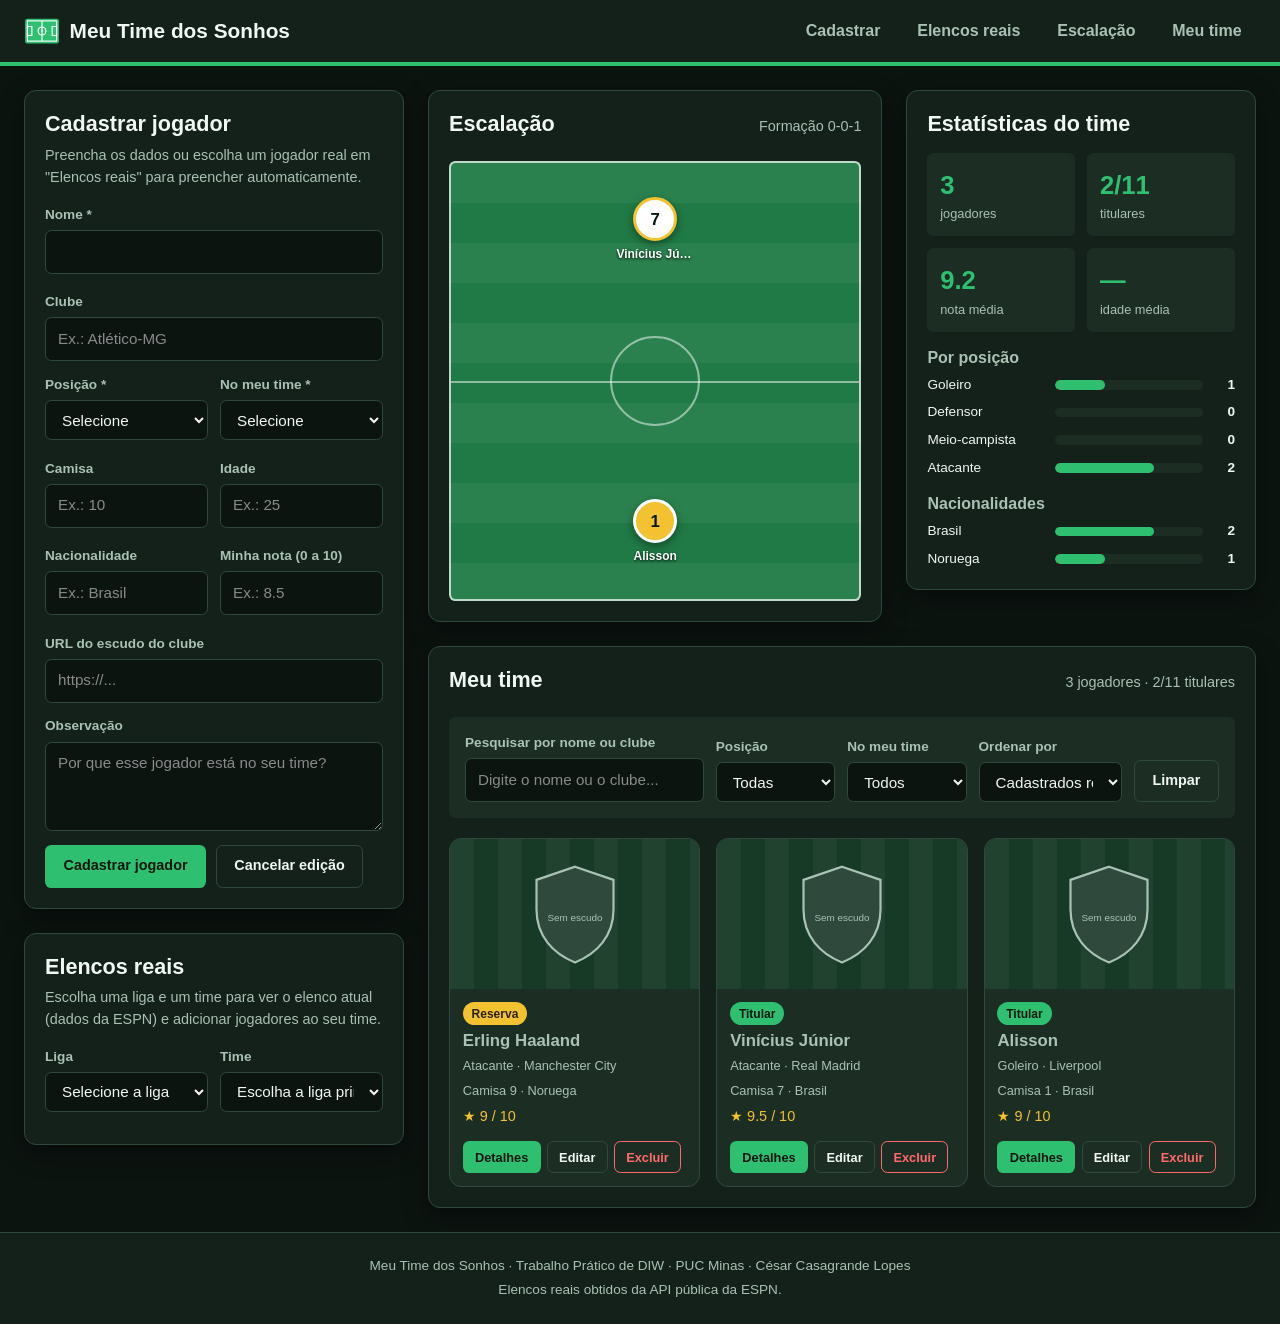
==== index.html @ c6f78b5d "feat: adiciona painel de estatísticas do time Co-Authored-By: Claude Opus 5.5 <noreply@anthropic.com" ====
<!DOCTYPE html>
<html lang="pt-BR">
<head>
    <meta charset="UTF-8">
    <meta name="viewport" content="width=device-width, initial-scale=1.0">
    <meta name="description" content="Meu Time dos Sonhos: monte e organize o seu time ideal de futebol.">
    <title>Meu Time dos Sonhos</title>
    <link rel="stylesheet" href="assets/css/style.css">
    <script src="assets/js/script.js" defer></script>
</head>
<body>
    <header class="cabecalho">
        <div class="cabecalho__conteudo">
            <h1 class="titulo-sistema">
                <a href="#" class="logo">
                    <img src="assets/img/logo.svg" alt="" width="36" height="36">
                    <span>Meu Time dos Sonhos</span>
                </a>
            </h1>
            <nav aria-label="Navegação principal">
                <ul class="menu">
                    <li><a href="#cadastro">Cadastrar</a></li>
                    <li><a href="#buscar-api">Elencos reais</a></li>
                    <li><a href="#escalacao">Escalação</a></li>
                    <li><a href="#lista">Meu time</a></li>
                </ul>
            </nav>
        </div>
    </header>

    <main class="layout">
        <!-- Coluna lateral: cadastro e busca na API -->
        <div class="layout__lateral">
            <section id="cadastro" class="painel" aria-labelledby="titulo-cadastro">
                <h2 id="titulo-cadastro">Cadastrar jogador</h2>
                <p class="painel__descricao">Preencha os dados ou escolha um jogador real em "Elencos reais" para preencher automaticamente.</p>

                <form id="form-jogador" class="formulario" novalidate>
                    <div class="campo">
                        <label for="nome">Nome *</label>
                        <input type="text" id="nome" name="nome" maxlength="80" required>
                        <small class="campo__erro" id="erro-nome"></small>
                    </div>

                    <div class="campo">
                        <label for="clube">Clube</label>
                        <input type="text" id="clube" name="clube" maxlength="60" placeholder="Ex.: Atlético-MG">
                    </div>

                    <div class="campo-grupo">
                        <div class="campo">
                            <label for="posicao">Posição *</label>
                            <select id="posicao" name="posicao" required>
                                <option value="">Selecione</option>
                                <option value="Goleiro">Goleiro</option>
                                <option value="Defensor">Defensor</option>
                                <option value="Meio-campista">Meio-campista</option>
                                <option value="Atacante">Atacante</option>
                            </select>
                            <small class="campo__erro" id="erro-posicao"></small>
                        </div>

                        <div class="campo">
                            <label for="situacao">No meu time *</label>
                            <select id="situacao" name="situacao" required>
                                <option value="">Selecione</option>
                                <option value="Titular">Titular</option>
                                <option value="Reserva">Reserva</option>
                                <option value="Observando">Observando</option>
                            </select>
                            <small class="campo__erro" id="erro-situacao"></small>
                        </div>
                    </div>

                    <div class="campo-grupo">
                        <div class="campo">
                            <label for="camisa">Camisa</label>
                            <input type="number" id="camisa" name="camisa" min="1" max="99" placeholder="Ex.: 10">
                            <small class="campo__erro" id="erro-camisa"></small>
                        </div>

                        <div class="campo">
                            <label for="idade">Idade</label>
                            <input type="number" id="idade" name="idade" min="15" max="50" placeholder="Ex.: 25">
                            <small class="campo__erro" id="erro-idade"></small>
                        </div>
                    </div>

                    <div class="campo-grupo">
                        <div class="campo">
                            <label for="nacionalidade">Nacionalidade</label>
                            <input type="text" id="nacionalidade" name="nacionalidade" maxlength="40" placeholder="Ex.: Brasil">
                        </div>

                        <div class="campo">
                            <label for="nota">Minha nota (0 a 10)</label>
                            <input type="number" id="nota" name="nota" min="0" max="10" step="0.5" placeholder="Ex.: 8.5">
                            <small class="campo__erro" id="erro-nota"></small>
                        </div>
                    </div>

                    <div class="campo">
                        <label for="imagem">URL do escudo do clube</label>
                        <input type="url" id="imagem" name="imagem" placeholder="https://...">
                    </div>

                    <div class="campo">
                        <label for="observacao">Observação</label>
                        <textarea id="observacao" name="observacao" rows="3" maxlength="500" placeholder="Por que esse jogador está no seu time?"></textarea>
                    </div>

                    <div class="formulario__acoes">
                        <button type="submit" id="btn-salvar" class="botao botao--primario">Cadastrar jogador</button>
                        <button type="button" id="btn-cancelar" class="botao botao--secundario" hidden>Cancelar edição</button>
                    </div>
                </form>

                <p id="mensagem" class="mensagem" role="status" aria-live="polite" title="Clique para fechar" hidden></p>
            </section>

            <section id="buscar-api" class="painel" aria-labelledby="titulo-api">
                <h2 id="titulo-api">Elencos reais</h2>
                <p class="painel__descricao">Escolha uma liga e um time para ver o elenco atual (dados da ESPN) e adicionar jogadores ao seu time.</p>

                <form id="form-api" class="busca-api">
                    <div class="campo">
                        <label for="liga">Liga</label>
                        <select id="liga" name="liga">
                            <option value="">Selecione a liga</option>
                            <option value="bra.1">Brasileirão Série A</option>
                            <option value="eng.1">Premier League (Inglaterra)</option>
                            <option value="esp.1">La Liga (Espanha)</option>
                            <option value="ita.1">Serie A (Itália)</option>
                            <option value="ger.1">Bundesliga (Alemanha)</option>
                            <option value="fra.1">Ligue 1 (França)</option>
                        </select>
                    </div>

                    <div class="campo">
                        <label for="time-api">Time</label>
                        <select id="time-api" name="time">
                            <option value="">Escolha a liga primeiro</option>
                        </select>
                    </div>
                </form>

                <p id="status-api" class="status-api" aria-live="polite"></p>
                <ul id="resultados-api" class="resultados-api"></ul>
            </section>
        </div>

        <!-- Coluna principal: escalação, estatísticas e listagem -->
        <div class="layout__principal">
            <div class="resumo-time">
                <section id="escalacao" class="painel" aria-labelledby="titulo-escalacao">
                    <div class="lista__topo">
                        <h2 id="titulo-escalacao">Escalação</h2>
                        <p id="formacao" class="contador"></p>
                    </div>

                    <!-- Os titulares são posicionados no campo pelo JavaScript -->
                    <div class="campo-futebol">
                        <div class="campo-futebol__linha" id="linha-atacante"></div>
                        <div class="campo-futebol__linha" id="linha-meio-campista"></div>
                        <div class="campo-futebol__linha" id="linha-defensor"></div>
                        <div class="campo-futebol__linha" id="linha-goleiro"></div>
                    </div>

                    <p id="escalacao-vazia" class="painel__descricao" hidden>Nenhum titular ainda. Cadastre jogadores como "Titular" para eles aparecerem no campo.</p>
                </section>

                <section id="estatisticas" class="painel" aria-labelledby="titulo-estatisticas">
                    <h2 id="titulo-estatisticas">Estatísticas do time</h2>

                    <ul class="numeros">
                        <li class="numero">
                            <span class="numero__valor" id="estat-total">0</span>
                            <span class="numero__rotulo">jogadores</span>
                        </li>
                        <li class="numero">
                            <span class="numero__valor" id="estat-titulares">0</span>
                            <span class="numero__rotulo">titulares</span>
                        </li>
                        <li class="numero">
                            <span class="numero__valor" id="estat-nota">—</span>
                            <span class="numero__rotulo">nota média</span>
                        </li>
                        <li class="numero">
                            <span class="numero__valor" id="estat-idade">—</span>
                            <span class="numero__rotulo">idade média</span>
                        </li>
                    </ul>

                    <h3>Por posição</h3>
                    <ul class="barras" id="estat-posicoes"></ul>

                    <h3>Nacionalidades</h3>
                    <ul class="barras" id="estat-paises"></ul>
                </section>
            </div>

            <section id="lista" class="painel painel--lista" aria-labelledby="titulo-lista">
                <div class="lista__topo">
                    <h2 id="titulo-lista">Meu time</h2>
                    <p id="contador" class="contador">0 jogadores</p>
                </div>

                <form id="form-filtros" class="filtros" role="search" aria-label="Pesquisar, filtrar e ordenar jogadores">
                    <div class="campo campo--pesquisa">
                        <label for="pesquisa">Pesquisar por nome ou clube</label>
                        <input type="search" id="pesquisa" name="pesquisa" placeholder="Digite o nome ou o clube...">
                    </div>

                    <div class="campo">
                        <label for="filtro-posicao">Posição</label>
                        <select id="filtro-posicao" name="filtroPosicao">
                            <option value="">Todas</option>
                            <option value="Goleiro">Goleiro</option>
                            <option value="Defensor">Defensor</option>
                            <option value="Meio-campista">Meio-campista</option>
                            <option value="Atacante">Atacante</option>
                        </select>
                    </div>

                    <div class="campo">
                        <label for="filtro-situacao">No meu time</label>
                        <select id="filtro-situacao" name="filtroSituacao">
                            <option value="">Todos</option>
                            <option value="Titular">Titular</option>
                            <option value="Reserva">Reserva</option>
                            <option value="Observando">Observando</option>
                        </select>
                    </div>

                    <div class="campo">
                        <label for="ordenacao">Ordenar por</label>
                        <select id="ordenacao" name="ordenacao">
                            <option value="recentes">Cadastrados recentemente</option>
                            <option value="nome-az">Nome (A–Z)</option>
                            <option value="nome-za">Nome (Z–A)</option>
                            <option value="nota">Maior nota</option>
                            <option value="mais-novo">Mais novo</option>
                            <option value="mais-velho">Mais velho</option>
                        </select>
                    </div>

                    <button type="button" id="btn-limpar-filtros" class="botao botao--secundario">Limpar</button>
                </form>

                <ul id="lista-jogadores" class="cards">
                    <!-- Os cards são gerados dinamicamente pelo JavaScript -->
                </ul>

                <p id="lista-vazia" class="lista-vazia" hidden>Nenhum jogador encontrado.</p>
            </section>
        </div>
    </main>

    <!-- Detalhes de um jogador (aparece por cima da página) -->
    <div id="modal-detalhes" class="modal" hidden>
        <article class="detalhe" role="dialog" aria-modal="true" aria-labelledby="detalhe-nome">
            <button type="button" class="modal__fechar" id="btn-fechar-modal" aria-label="Fechar detalhes">&times;</button>
            <img id="detalhe-imagem" class="detalhe__imagem" src="assets/img/sem-escudo.svg" alt="">
            <div class="detalhe__info">
                <h2 id="detalhe-nome">Nome</h2>
                <p id="detalhe-sub" class="detalhe__sub"></p>
                <dl class="detalhe__dados">
                    <dt>No meu time</dt><dd id="detalhe-situacao"></dd>
                    <dt>Clube</dt><dd id="detalhe-clube"></dd>
                    <dt>Posição</dt><dd id="detalhe-posicao"></dd>
                    <dt>Camisa</dt><dd id="detalhe-camisa"></dd>
                    <dt>Idade</dt><dd id="detalhe-idade"></dd>
                    <dt>Nacionalidade</dt><dd id="detalhe-nacionalidade"></dd>
                    <dt>Minha nota</dt><dd id="detalhe-nota"></dd>
                </dl>
                <h3>Observação</h3>
                <p id="detalhe-observacao"></p>
                <div class="detalhe__acoes">
                    <button type="button" class="botao botao--primario" id="detalhe-editar">Editar</button>
                    <button type="button" class="botao botao--perigo" id="detalhe-excluir">Excluir</button>
                </div>
            </div>
        </article>
    </div>

    <footer class="rodape">
        <p>Meu Time dos Sonhos &middot; Trabalho Prático de DIW &middot; PUC Minas &middot; César Casagrande Lopes</p>
        <p>Elencos reais obtidos da API pública da ESPN.</p>
    </footer>
</body>
</html>
---- assets/css/style.css ----
/* ==========================================================
   Meu Time dos Sonhos — folha de estilos
   ========================================================== */

/* ---------- Identidade visual (variáveis) ---------- */
:root {
    --cor-fundo: #0c1410;
    --cor-superficie: #14211a;
    --cor-superficie-2: #1c2d24;
    --cor-borda: #2f4a3c;
    --cor-texto: #f1f7f3;
    --cor-texto-suave: #a9c2b4;
    --cor-primaria: #2fbf71;
    --cor-primaria-hover: #4fd98c;
    --cor-texto-botao: #06170d;
    --cor-destaque: #f2c230;
    --cor-sucesso: #4fd98c;
    --cor-erro: #ff6b6b;
    --cor-foco: #f2c230;

    --raio: 0.75rem;
    --raio-pequeno: 0.4rem;
    --sombra: 0 0.5rem 1.5rem rgba(0, 0, 0, 0.45);
    --fonte: "Segoe UI", Roboto, "Helvetica Neue", Arial, sans-serif;
}

/* ---------- Reset básico e Box Model ---------- */
*,
*::before,
*::after {
    box-sizing: border-box;
}

body {
    margin: 0;
    min-height: 100vh;
    display: flex;
    flex-direction: column;
    font-family: var(--fonte);
    font-size: 1rem;
    line-height: 1.5;
    color: var(--cor-texto);
    background-color: var(--cor-fundo);
}

img {
    max-width: 100%;
    display: block;
}

h1, h2, h3 {
    margin: 0 0 0.5rem;
    line-height: 1.2;
}

h2 { font-size: 1.35rem; }
h3 { font-size: 1rem; color: var(--cor-texto-suave); margin-top: 1rem; }

a {
    color: var(--cor-destaque);
}

a:hover {
    color: var(--cor-texto);
}

/* Foco visível para navegação por teclado */
a:focus-visible,
button:focus-visible,
input:focus-visible,
select:focus-visible,
textarea:focus-visible {
    outline: 3px solid var(--cor-foco);
    outline-offset: 2px;
}

.visualmente-oculto {
    position: absolute;
    width: 1px;
    height: 1px;
    overflow: hidden;
    clip: rect(0 0 0 0);
    white-space: nowrap;
}

/* ---------- Cabeçalho e navegação (Flexbox) ---------- */
.cabecalho {
    position: sticky;
    top: 0;
    z-index: 10;
    background-color: var(--cor-superficie);
    border-bottom: 4px solid var(--cor-primaria);
}

.cabecalho__conteudo {
    max-width: 1280px;
    margin: 0 auto;
    padding: 0.75rem 1.5rem;
    display: flex;
    align-items: center;
    justify-content: space-between;
    gap: 1rem;
}

.titulo-sistema {
    margin: 0;
    font-size: inherit;
}

.logo {
    display: flex;
    align-items: center;
    gap: 0.6rem;
    font-size: 1.3rem;
    font-weight: 700;
    color: var(--cor-texto);
    text-decoration: none;
}

.menu {
    list-style: none;
    margin: 0;
    padding: 0;
    display: flex;
    gap: 0.5rem;
}

.menu a {
    display: block;
    padding: 0.45rem 0.9rem;
    border-radius: var(--raio-pequeno);
    color: var(--cor-texto-suave);
    text-decoration: none;
    font-weight: 600;
    transition: background-color 0.2s, color 0.2s;
}

.menu a:hover {
    background-color: var(--cor-superficie-2);
    color: var(--cor-texto);
}

/* ---------- Layout principal (CSS Grid) ---------- */
.layout {
    flex: 1;
    width: 100%;
    max-width: 1280px;
    margin: 0 auto;
    padding: 1.5rem;
    display: grid;
    grid-template-columns: 380px 1fr;
    gap: 1.5rem;
    align-items: start;
}

.layout__lateral,
.layout__principal {
    display: flex;
    flex-direction: column;
    gap: 1.5rem;
}

.painel {
    background-color: var(--cor-superficie);
    border: 1px solid var(--cor-borda);
    border-radius: var(--raio);
    padding: 1.25rem;
    box-shadow: var(--sombra);
    scroll-margin-top: 5rem;
}

.painel__descricao {
    margin: 0 0 1rem;
    color: var(--cor-texto-suave);
    font-size: 0.9rem;
}

/* ---------- Escalação e estatísticas (Grid) ---------- */
.resumo-time {
    display: grid;
    grid-template-columns: 1.3fr 1fr;
    gap: 1.5rem;
    align-items: start;
}

/* ---------- Campo de futebol ---------- */
.campo-futebol {
    position: relative;
    min-height: 440px;
    margin-top: 1rem;
    padding: 1rem 0.5rem;
    display: flex;
    flex-direction: column;
    justify-content: space-around;
    border: 2px solid rgba(255, 255, 255, 0.7);
    border-radius: var(--raio-pequeno);
    /* faixas do gramado */
    background-color: #1f7a45;
    background-image: repeating-linear-gradient(
        180deg,
        rgba(255, 255, 255, 0.05) 0 40px,
        transparent 40px 80px
    );
    overflow: hidden;
}

/* linha do meio-campo */
.campo-futebol::before {
    content: "";
    position: absolute;
    left: 0;
    right: 0;
    top: 50%;
    border-top: 2px solid rgba(255, 255, 255, 0.5);
}

/* círculo central */
.campo-futebol::after {
    content: "";
    position: absolute;
    left: 50%;
    top: 50%;
    width: 90px;
    height: 90px;
    transform: translate(-50%, -50%);
    border: 2px solid rgba(255, 255, 255, 0.5);
    border-radius: 50%;
}

.campo-futebol__linha {
    position: relative;
    z-index: 1;
    min-height: 70px;
    display: flex;
    justify-content: space-evenly;
    align-items: center;
    flex-wrap: wrap;
    gap: 0.5rem;
}

.jogador-campo {
    width: 84px;
    display: flex;
    flex-direction: column;
    align-items: center;
    gap: 0.25rem;
    padding: 0.2rem;
    font: inherit;
    color: #fff;
    background: transparent;
    border: none;
    border-radius: var(--raio-pequeno);
    cursor: pointer;
    transition: transform 0.15s;
}

.jogador-campo:hover {
    transform: scale(1.08);
}

.jogador-campo__numero {
    width: 44px;
    height: 44px;
    display: flex;
    align-items: center;
    justify-content: center;
    font-weight: 800;
    font-size: 1.05rem;
    color: var(--cor-texto-botao);
    background-color: #fff;
    border: 3px solid var(--cor-destaque);
    border-radius: 50%;
    box-shadow: 0 0.2rem 0.5rem rgba(0, 0, 0, 0.4);
}

.jogador-campo--goleiro .jogador-campo__numero {
    background-color: var(--cor-destaque);
    border-color: #fff;
}

.jogador-campo__nome {
    max-width: 100%;
    overflow: hidden;
    white-space: nowrap;
    text-overflow: ellipsis;
    font-size: 0.75rem;
    font-weight: 700;
    text-shadow: 0 1px 3px rgba(0, 0, 0, 0.9);
}

/* ---------- Estatísticas ---------- */
.numeros {
    list-style: none;
    margin: 1rem 0;
    padding: 0;
    display: grid;
    grid-template-columns: repeat(2, 1fr);
    gap: 0.75rem;
}

.numero {
    padding: 0.8rem;
    display: flex;
    flex-direction: column;
    background-color: var(--cor-superficie-2);
    border-radius: var(--raio-pequeno);
}

.numero__valor {
    font-size: 1.6rem;
    font-weight: 800;
    color: var(--cor-primaria);
}

.numero__rotulo {
    font-size: 0.8rem;
    color: var(--cor-texto-suave);
}

.barras {
    list-style: none;
    margin: 0.5rem 0 0;
    padding: 0;
    display: flex;
    flex-direction: column;
    gap: 0.45rem;
}

.barra {
    display: grid;
    grid-template-columns: 7.5rem 1fr 1.5rem;
    align-items: center;
    gap: 0.5rem;
    font-size: 0.85rem;
}

.barra__trilho {
    height: 0.6rem;
    background-color: var(--cor-superficie-2);
    border-radius: 999px;
    overflow: hidden;
}

.barra__preenchimento {
    display: block;
    height: 100%;
    background-color: var(--cor-primaria);
    border-radius: 999px;
}

.barra__valor {
    text-align: right;
    font-weight: 700;
}

/* ---------- Formulários ---------- */
.formulario {
    display: flex;
    flex-direction: column;
    gap: 0.85rem;
}

.campo {
    display: flex;
    flex-direction: column;
    gap: 0.3rem;
    min-width: 0;
}

.campo-grupo {
    display: grid;
    grid-template-columns: 1fr 1fr;
    gap: 0.75rem;
}

label {
    font-size: 0.85rem;
    font-weight: 600;
    color: var(--cor-texto-suave);
}

input,
select,
textarea {
    width: 100%;
    padding: 0.6rem 0.75rem;
    font: inherit;
    font-size: 0.95rem;
    color: var(--cor-texto);
    background-color: var(--cor-fundo);
    border: 1px solid var(--cor-borda);
    border-radius: var(--raio-pequeno);
    transition: border-color 0.2s;
}

textarea {
    resize: vertical;
}

input:hover,
select:hover,
textarea:hover {
    border-color: var(--cor-primaria);
}

input::placeholder,
textarea::placeholder {
    color: #8a8a8a;
}

/* Campo com erro de validação (classe adicionada pelo JS) */
.campo--invalido input,
.campo--invalido select {
    border-color: var(--cor-erro);
}

.campo__erro {
    min-height: 1em;
    font-size: 0.8rem;
    color: var(--cor-erro);
}

.campo__erro:empty {
    min-height: 0;
}

.formulario__acoes {
    display: flex;
    flex-wrap: wrap;
    gap: 0.6rem;
}

/* ---------- Botões ---------- */
.botao {
    display: inline-block;
    text-align: center;
    text-decoration: none;
    padding: 0.6rem 1.1rem;
    font: inherit;
    font-weight: 600;
    font-size: 0.9rem;
    border: 1px solid transparent;
    border-radius: var(--raio-pequeno);
    cursor: pointer;
    transition: background-color 0.2s, border-color 0.2s, transform 0.1s;
}

.botao:active {
    transform: translateY(1px);
}

.botao:disabled {
    opacity: 0.6;
    cursor: not-allowed;
}

.botao--primario {
    background-color: var(--cor-primaria);
    color: var(--cor-texto-botao);
}

.botao--primario:hover {
    background-color: var(--cor-primaria-hover);
}

.botao--secundario {
    background-color: transparent;
    color: var(--cor-texto);
    border-color: var(--cor-borda);
}

.botao--secundario:hover {
    background-color: var(--cor-superficie-2);
}

.botao--perigo {
    background-color: transparent;
    color: var(--cor-erro);
    border-color: var(--cor-erro);
}

.botao--perigo:hover {
    background-color: var(--cor-erro);
    color: var(--cor-texto-botao);
}

.botao--pequeno {
    padding: 0.35rem 0.7rem;
    font-size: 0.8rem;
}

/* ---------- Mensagens de feedback ---------- */
.mensagem {
    cursor: pointer;
    position: fixed;
    right: 1.5rem;
    bottom: 1.5rem;
    z-index: 20;
    max-width: min(420px, calc(100vw - 2rem));
    margin: 0;
    padding: 0.8rem 1rem;
    box-shadow: var(--sombra);
    background-color: var(--cor-superficie);
    border-radius: var(--raio-pequeno);
    font-weight: 600;
    font-size: 0.9rem;
}

.mensagem--sucesso {
    background-image: linear-gradient(rgba(61, 220, 151, 0.15), rgba(61, 220, 151, 0.15));
    border: 1px solid var(--cor-sucesso);
    color: var(--cor-sucesso);
}

.mensagem--erro {
    background-image: linear-gradient(rgba(255, 107, 129, 0.15), rgba(255, 107, 129, 0.15));
    border: 1px solid var(--cor-erro);
    color: var(--cor-erro);
}

/* ---------- Busca na API ---------- */
.busca-api {
    display: grid;
    grid-template-columns: 1fr 1fr;
    gap: 0.75rem;
}

.status-api {
    margin: 0.75rem 0 0;
    font-size: 0.85rem;
    color: var(--cor-texto-suave);
}

.status-api:empty {
    display: none;
}

.resultados-api {
    list-style: none;
    margin: 0.75rem 0 0;
    padding: 0;
    display: flex;
    flex-direction: column;
    gap: 0.6rem;
    max-height: 420px;
    overflow-y: auto;
}

.resultado {
    display: flex;
    align-items: center;
    gap: 0.75rem;
    padding: 0.5rem;
    background-color: var(--cor-superficie-2);
    border: 1px solid transparent;
    border-radius: var(--raio-pequeno);
}

.resultado:hover {
    border-color: var(--cor-primaria);
}

.resultado__bandeira {
    width: 36px;
    height: 24px;
    object-fit: cover;
    border-radius: 0.2rem;
    flex-shrink: 0;
}

.resultado__aviso {
    font-size: 0.8rem;
    font-weight: 700;
    color: var(--cor-primaria);
}

.resultado__info {
    flex: 1;
    min-width: 0;
}

.resultado__titulo {
    margin: 0;
    font-weight: 700;
    font-size: 0.95rem;
}

.resultado__sub {
    margin: 0;
    font-size: 0.8rem;
    color: var(--cor-texto-suave);
}

/* ---------- Listagem ---------- */
.lista__topo {
    display: flex;
    align-items: baseline;
    justify-content: space-between;
    gap: 1rem;
}

.contador {
    margin: 0;
    color: var(--cor-texto-suave);
    font-size: 0.9rem;
}

.filtros {
    margin: 1rem 0 1.25rem;
    padding: 1rem;
    background-color: var(--cor-superficie-2);
    border-radius: var(--raio-pequeno);
    display: grid;
    grid-template-columns: 2fr 1fr 1fr 1.2fr auto;
    gap: 0.75rem;
    align-items: end;
}

.cards {
    list-style: none;
    margin: 0;
    padding: 0;
    display: grid;
    grid-template-columns: repeat(auto-fill, minmax(200px, 1fr));
    gap: 1rem;
}

.card {
    display: flex;
    flex-direction: column;
    background-color: var(--cor-superficie-2);
    border: 1px solid var(--cor-borda);
    border-radius: var(--raio);
    overflow: hidden;
    transition: transform 0.2s, border-color 0.2s;
}

.card:hover {
    transform: translateY(-3px);
    border-color: var(--cor-primaria);
}

.card__imagem {
    width: 100%;
    height: 150px;
    padding: 1.25rem;
    object-fit: contain;
    /* "gramado" atrás do escudo */
    background-color: #173a27;
    background-image: repeating-linear-gradient(90deg, rgba(255, 255, 255, 0.04) 0 24px, transparent 24px 48px);
}

.card__corpo {
    flex: 1;
    display: flex;
    flex-direction: column;
    gap: 0.35rem;
    padding: 0.8rem;
}

.card__nome {
    margin: 0;
    font-size: 1.05rem;
}

.card__sub {
    margin: 0;
    font-size: 0.8rem;
    color: var(--cor-texto-suave);
}

.card__nota {
    margin: 0;
    color: var(--cor-destaque);
    font-size: 0.9rem;
}

.card__acoes {
    margin-top: auto;
    padding-top: 0.5rem;
    display: flex;
    flex-wrap: wrap;
    gap: 0.4rem;
}

/* Etiquetas de status */
.etiqueta {
    align-self: flex-start;
    padding: 0.15rem 0.55rem;
    border-radius: 999px;
    font-size: 0.75rem;
    font-weight: 700;
    background-color: var(--cor-borda);
    color: var(--cor-texto);
}

.etiqueta--titular { background-color: var(--cor-primaria); color: var(--cor-texto-botao); }
.etiqueta--reserva { background-color: var(--cor-destaque); color: #2b2100; }
.etiqueta--observando { background-color: #5b6b63; color: #fff; }

.lista-vazia {
    padding: 2rem;
    text-align: center;
    color: var(--cor-texto-suave);
    border: 2px dashed var(--cor-borda);
    border-radius: var(--raio);
}

/* ---------- Modal de detalhes ---------- */
.modal {
    position: fixed;
    inset: 0;
    z-index: 30;
    display: flex;
    align-items: center;
    justify-content: center;
    padding: 1rem;
    background-color: rgba(0, 0, 0, 0.75);
}

/* o display: flex acima anularia o atributo hidden */
.modal[hidden] {
    display: none;
}

.detalhe {
    position: relative;
    width: min(760px, 100%);
    max-height: 90vh;
    overflow-y: auto;
    background-color: var(--cor-superficie);
    border: 1px solid var(--cor-borda);
    border-radius: var(--raio);
    box-shadow: var(--sombra);
    display: grid;
    grid-template-columns: 220px 1fr;
    gap: 1.25rem;
    padding: 1.5rem;
}

.detalhe__imagem {
    width: 100%;
    aspect-ratio: 1 / 1;
    padding: 1.5rem;
    object-fit: contain;
    background-color: #173a27;
    border-radius: var(--raio-pequeno);
}

.detalhe__sub {
    margin: 0 0 1rem;
    color: var(--cor-texto-suave);
}

.detalhe__dados {
    margin: 0;
    display: grid;
    grid-template-columns: auto 1fr;
    gap: 0.35rem 1rem;
    font-size: 0.9rem;
}

.detalhe__dados dt {
    font-weight: 700;
    color: var(--cor-texto-suave);
}

.detalhe__dados dd {
    margin: 0;
}

.detalhe__acoes {
    margin-top: 1.25rem;
    display: flex;
    gap: 0.6rem;
}

.modal__fechar {
    display: flex;
    align-items: center;
    justify-content: center;
    text-decoration: none;
    position: absolute;
    top: 0.6rem;
    right: 0.8rem;
    width: 2.2rem;
    height: 2.2rem;
    font-size: 1.6rem;
    line-height: 1;
    color: var(--cor-texto);
    background: transparent;
    border: none;
    border-radius: 50%;
    cursor: pointer;
}

.modal__fechar:hover {
    background-color: var(--cor-superficie-2);
}

/* ---------- Rodapé ---------- */
.rodape {
    padding: 1.25rem;
    text-align: center;
    font-size: 0.85rem;
    color: var(--cor-texto-suave);
    background-color: var(--cor-superficie);
    border-top: 1px solid var(--cor-borda);
}

.rodape p {
    margin: 0.2rem 0;
}

/* ==========================================================
   Responsividade (Media Queries)
   ========================================================== */

/* Telas médias: escalação e estatísticas uma embaixo da outra */
@media (max-width: 1200px) {
    .resumo-time {
        grid-template-columns: 1fr;
    }
}

/* Tablets e notebooks pequenos */
@media (max-width: 960px) {
    .layout {
        grid-template-columns: 1fr;
    }

    .filtros {
        grid-template-columns: 1fr 1fr;
    }

    .campo--pesquisa {
        grid-column: 1 / -1;
    }
}

/* Celulares */
@media (max-width: 600px) {
    .cabecalho__conteudo {
        flex-direction: column;
        align-items: flex-start;
        padding: 0.75rem 1rem;
    }

    .menu {
        width: 100%;
        flex-wrap: wrap;
    }

    .menu a {
        padding: 0.4rem 0.6rem;
        font-size: 0.9rem;
        white-space: nowrap;
    }

    .layout {
        padding: 1rem;
        gap: 1rem;
    }

    .painel {
        padding: 1rem;
    }

    .campo-grupo,
    .filtros,
    .busca-api {
        grid-template-columns: 1fr;
    }

    .campo-futebol {
        min-height: 380px;
    }

    .jogador-campo {
        width: 64px;
    }

    .jogador-campo__numero {
        width: 36px;
        height: 36px;
        font-size: 0.9rem;
    }

    .cards {
        grid-template-columns: repeat(auto-fill, minmax(140px, 1fr));
        gap: 0.75rem;
    }

    .detalhe {
        grid-template-columns: 1fr;
        padding: 1.25rem;
    }

    .detalhe__imagem {
        max-width: 180px;
    }

    .mensagem {
        right: 1rem;
        left: 1rem;
        bottom: 1rem;
    }
}
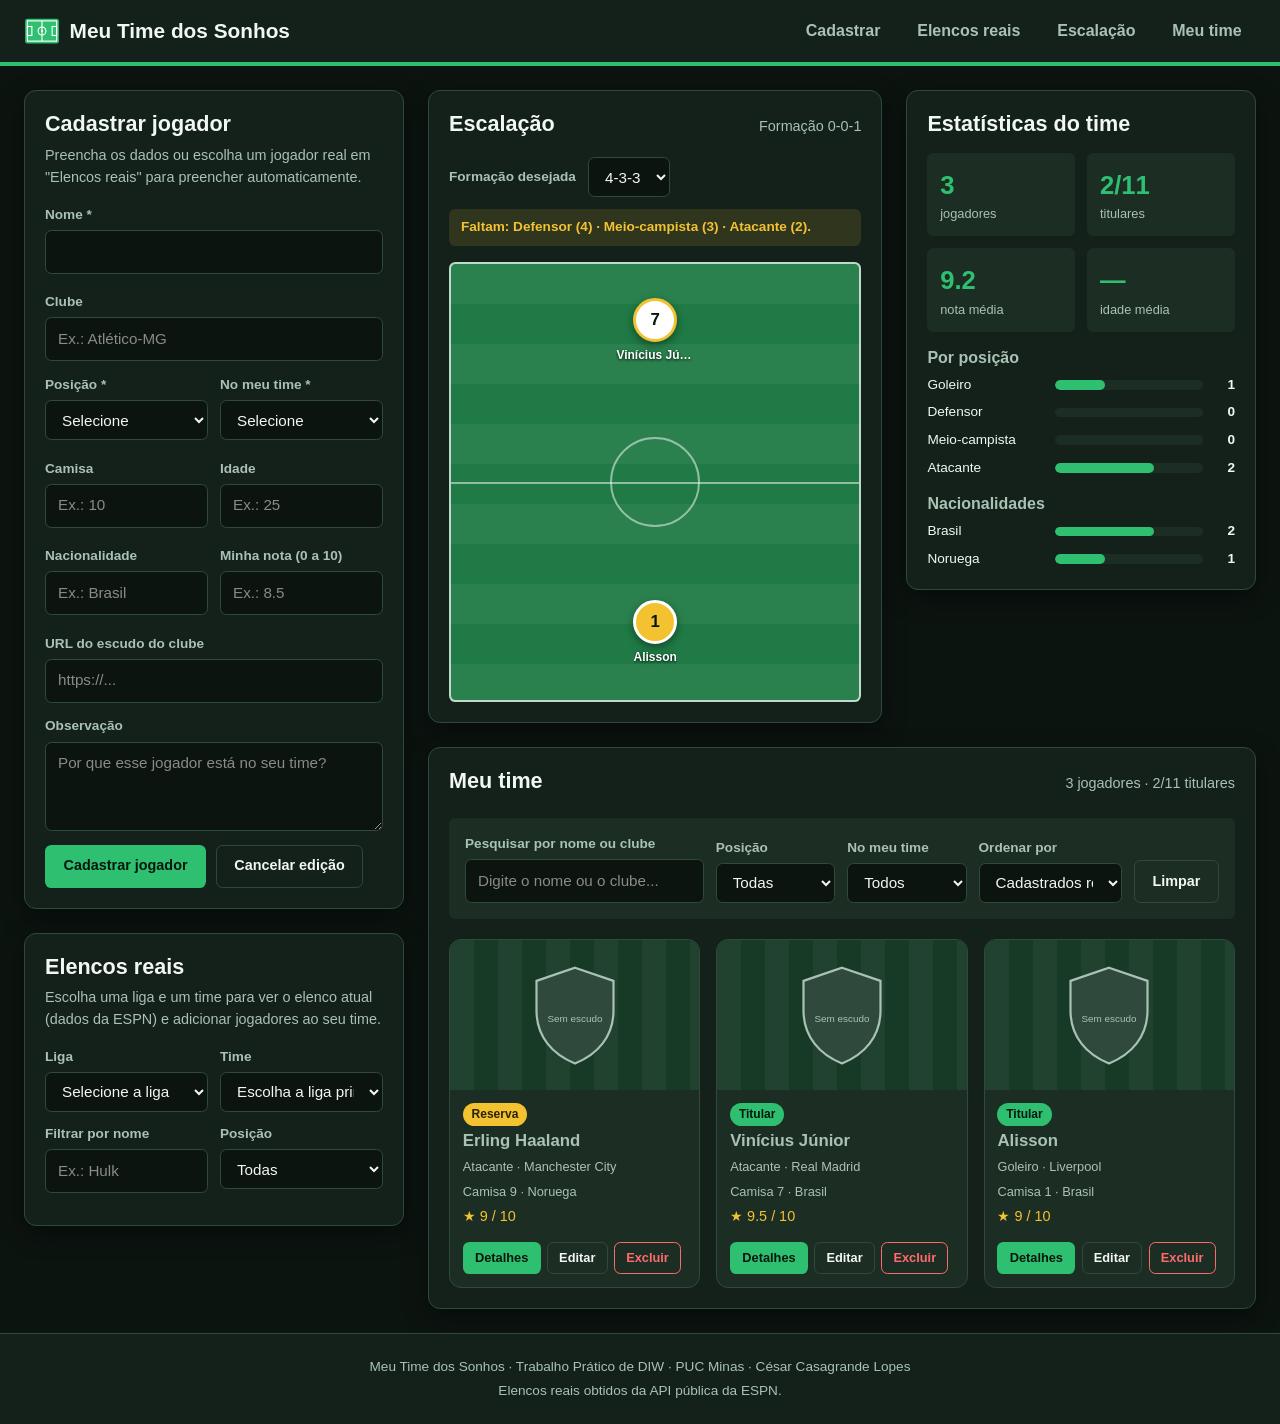
==== commit f35bbdb0: "merge: integra feature/proximos-jogos na main Co-Authored-By: Claude Opus 5.5 <noreply@anthropic.com" ====
--- a/index.html
+++ b/index.html
@@ -144,8 +144,57 @@
                     </div>
                 </form>
 
+                <form id="form-filtro-elenco" class="filtro-elenco" role="search" aria-label="Filtrar elenco real">
+                    <div class="campo">
+                        <label for="pesquisa-elenco">Filtrar por nome</label>
+                        <input type="search" id="pesquisa-elenco" name="pesquisaElenco" placeholder="Ex.: Hulk">
+                    </div>
+
+                    <div class="campo">
+                        <label for="posicao-elenco">Posição</label>
+                        <select id="posicao-elenco" name="posicaoElenco">
+                            <option value="">Todas</option>
+                            <option value="Goleiro">Goleiro</option>
+                            <option value="Defensor">Defensor</option>
+                            <option value="Meio-campista">Meio-campista</option>
+                            <option value="Atacante">Atacante</option>
+                        </select>
+                    </div>
+                </form>
+
                 <p id="status-api" class="status-api" aria-live="polite"></p>
+
+                <div id="proximos-jogos" class="proximos-jogos" hidden>
+                    <h3>Próximos jogos</h3>
+                    <ul id="lista-jogos" class="lista-jogos"></ul>
+                </div>
+
                 <ul id="resultados-api" class="resultados-api"></ul>
+            </section>
+
+            <section id="classificacao" class="painel" aria-labelledby="titulo-classificacao" hidden>
+                <h2 id="titulo-classificacao">Classificação</h2>
+                <p class="painel__descricao">Tabela da liga escolhida. Os times destacados têm jogadores no seu time.</p>
+
+                <div class="tabela-rolagem">
+                    <table class="tabela">
+                        <thead>
+                            <tr>
+                                <th scope="col">#</th>
+                                <th scope="col">Time</th>
+                                <th scope="col" title="Pontos">P</th>
+                                <th scope="col" title="Jogos">J</th>
+                                <th scope="col" title="Vitórias">V</th>
+                                <th scope="col" title="Empates">E</th>
+                                <th scope="col" title="Derrotas">D</th>
+                                <th scope="col" title="Saldo de gols">SG</th>
+                            </tr>
+                        </thead>
+                        <tbody id="tabela-classificacao">
+                            <!-- Linhas geradas pelo JavaScript -->
+                        </tbody>
+                    </table>
+                </div>
             </section>
         </div>
 
@@ -157,6 +206,19 @@
                         <h2 id="titulo-escalacao">Escalação</h2>
                         <p id="formacao" class="contador"></p>
                     </div>
+
+                    <div class="formacao-escolha">
+                        <label for="formacao-desejada">Formação desejada</label>
+                        <select id="formacao-desejada" name="formacaoDesejada">
+                            <option value="4-3-3">4-3-3</option>
+                            <option value="4-4-2">4-4-2</option>
+                            <option value="3-5-2">3-5-2</option>
+                            <option value="5-3-2">5-3-2</option>
+                            <option value="4-5-1">4-5-1</option>
+                        </select>
+                    </div>
+
+                    <p id="formacao-status" class="formacao-status" aria-live="polite"></p>
 
                     <!-- Os titulares são posicionados no campo pelo JavaScript -->
                     <div class="campo-futebol">
--- a/assets/css/style.css
+++ b/assets/css/style.css
@@ -353,6 +353,119 @@
     font-weight: 700;
 }
 
+/* ---------- Formação desejada ---------- */
+.formacao-escolha {
+    margin-top: 0.75rem;
+    display: flex;
+    align-items: center;
+    gap: 0.75rem;
+}
+
+.formacao-escolha select {
+    width: auto;
+}
+
+.formacao-status {
+    margin: 0.75rem 0 0;
+    padding: 0.5rem 0.75rem;
+    font-size: 0.85rem;
+    font-weight: 600;
+    border-radius: var(--raio-pequeno);
+}
+
+.formacao-status:empty {
+    display: none;
+}
+
+.formacao-status--ok {
+    color: var(--cor-sucesso);
+    background-color: rgba(79, 217, 140, 0.12);
+}
+
+.formacao-status--alerta {
+    color: var(--cor-destaque);
+    background-color: rgba(242, 194, 48, 0.12);
+}
+
+/* ---------- Tabelas (classificação e comparação) ---------- */
+.tabela-rolagem {
+    overflow-x: auto;
+}
+
+.tabela {
+    width: 100%;
+    border-collapse: collapse;
+    font-size: 0.85rem;
+}
+
+.tabela th,
+.tabela td {
+    padding: 0.45rem 0.4rem;
+    text-align: center;
+    border-bottom: 1px solid var(--cor-borda);
+}
+
+.tabela th {
+    color: var(--cor-texto-suave);
+    font-weight: 700;
+}
+
+.tabela tbody tr:hover {
+    background-color: var(--cor-superficie-2);
+}
+
+.tabela__time {
+    display: flex;
+    align-items: center;
+    gap: 0.5rem;
+    text-align: left;
+}
+
+.tabela__time img {
+    width: 20px;
+    height: 20px;
+    object-fit: contain;
+}
+
+.tabela__destaque {
+    background-color: rgba(47, 191, 113, 0.15);
+    font-weight: 700;
+}
+
+/* ---------- Próximos jogos ---------- */
+.proximos-jogos {
+    margin-top: 0.75rem;
+}
+
+.lista-jogos {
+    list-style: none;
+    margin: 0.5rem 0 0;
+    padding: 0;
+    display: flex;
+    flex-direction: column;
+    gap: 0.4rem;
+}
+
+.jogo {
+    padding: 0.5rem 0.75rem;
+    display: flex;
+    flex-direction: column;
+    background-color: var(--cor-superficie-2);
+    border-left: 3px solid var(--cor-destaque);
+    border-radius: var(--raio-pequeno);
+    font-size: 0.85rem;
+}
+
+.jogo__data {
+    font-size: 0.75rem;
+    color: var(--cor-texto-suave);
+    text-transform: capitalize;
+}
+
+.jogo__times {
+    font-weight: 700;
+}
+
 /* ---------- Formulários ---------- */
 .formulario {
     display: flex;
@@ -519,6 +632,13 @@
 }
 
 /* ---------- Busca na API ---------- */
+.filtro-elenco {
+    margin-top: 0.75rem;
+    display: grid;
+    grid-template-columns: 1fr 1fr;
+    gap: 0.75rem;
+}
+
 .busca-api {
     display: grid;
     grid-template-columns: 1fr 1fr;
@@ -872,6 +992,10 @@
         grid-template-columns: 1fr;
     }
 
+    .filtro-elenco {
+        grid-template-columns: 1fr;
+    }
+
     .campo-futebol {
         min-height: 380px;
     }
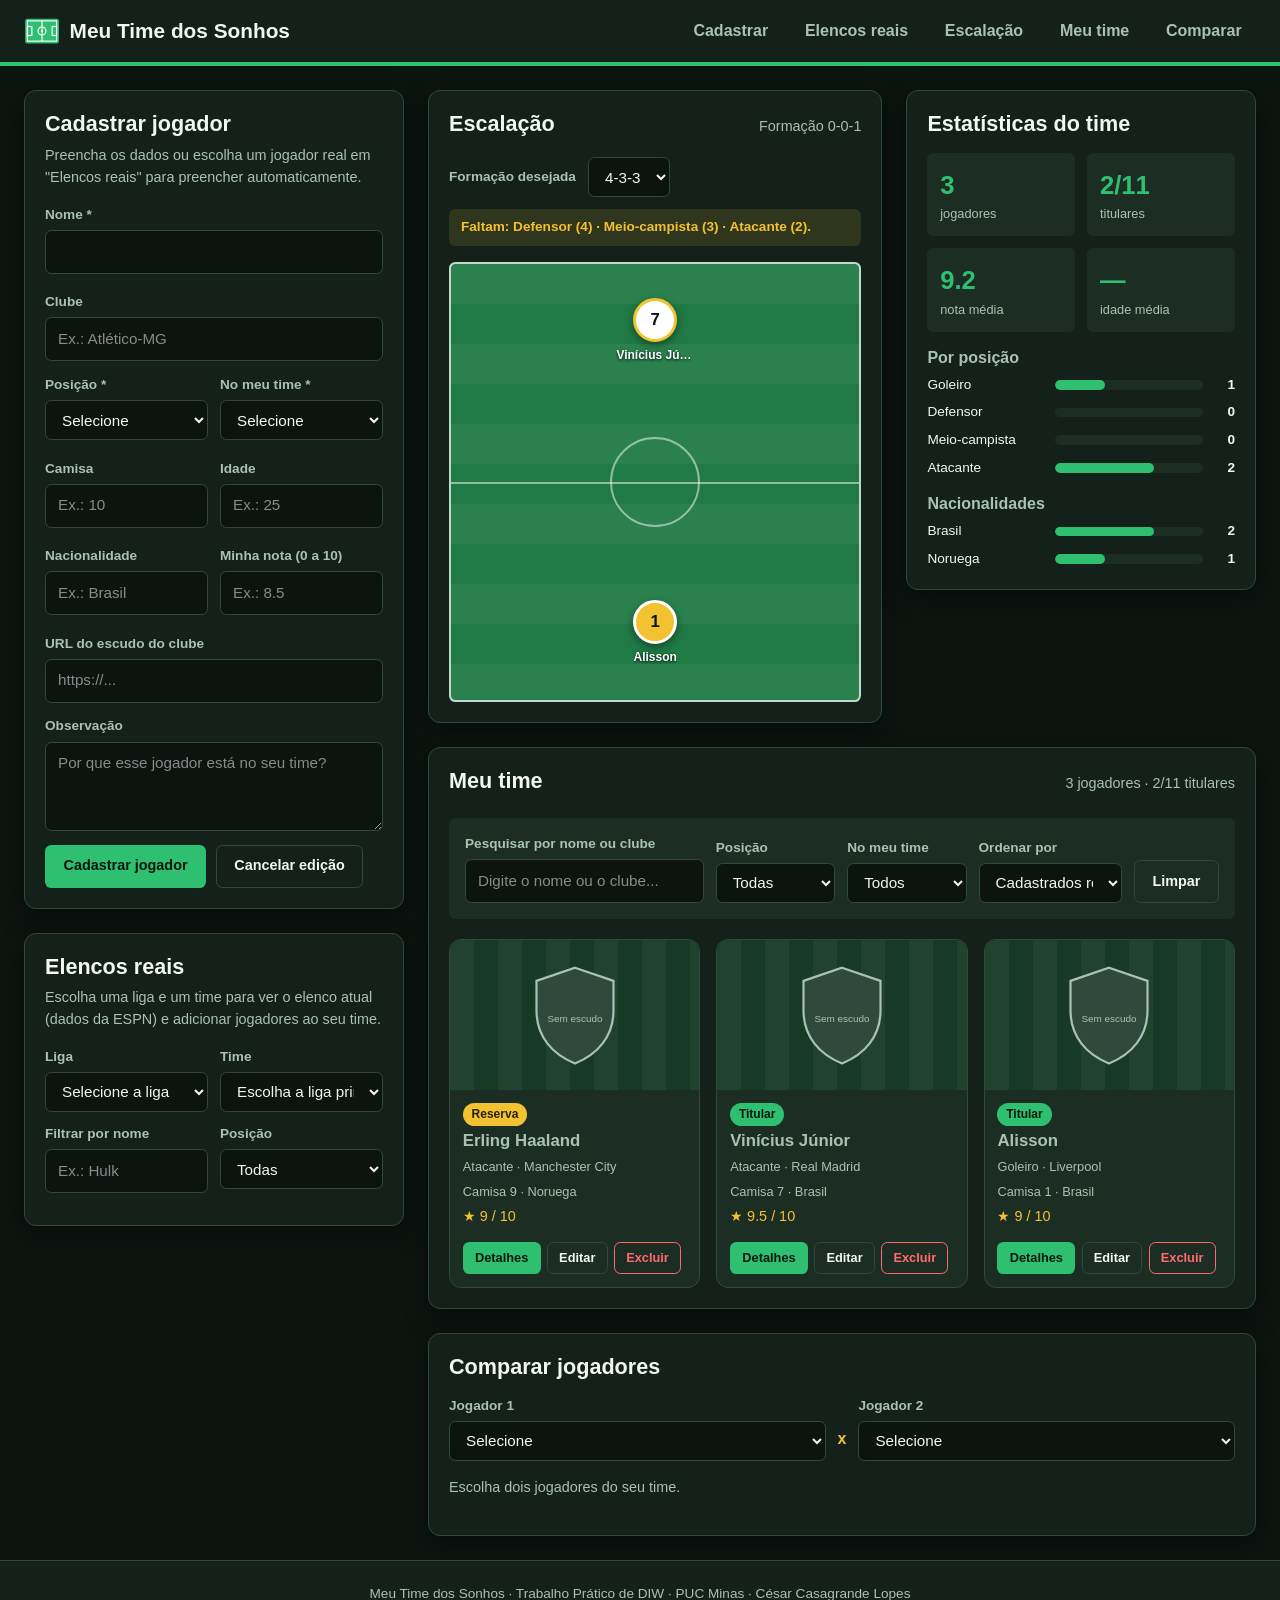
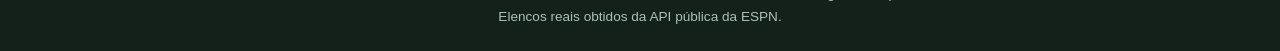
==== commit 6ee5cae2: "feat: adiciona comparação lado a lado entre dois jogadores Co-Authored-By: Claude Opus 5.5 <noreply@" ====
--- a/index.html
+++ b/index.html
@@ -23,6 +23,7 @@
                     <li><a href="#buscar-api">Elencos reais</a></li>
                     <li><a href="#escalacao">Escalação</a></li>
                     <li><a href="#lista">Meu time</a></li>
+                    <li><a href="#comparar">Comparar</a></li>
                 </ul>
             </nav>
         </div>
@@ -314,6 +315,41 @@
                 </ul>
 
                 <p id="lista-vazia" class="lista-vazia" hidden>Nenhum jogador encontrado.</p>
+            </section>
+
+            <section id="comparar" class="painel" aria-labelledby="titulo-comparar">
+                <h2 id="titulo-comparar">Comparar jogadores</h2>
+
+                <form id="form-comparar" class="comparar-seletores">
+                    <div class="campo">
+                        <label for="comparar-a">Jogador 1</label>
+                        <select id="comparar-a" name="compararA"></select>
+                    </div>
+
+                    <span class="comparar-vs" aria-hidden="true">x</span>
+
+                    <div class="campo">
+                        <label for="comparar-b">Jogador 2</label>
+                        <select id="comparar-b" name="compararB"></select>
+                    </div>
+                </form>
+
+                <div class="tabela-rolagem">
+                    <table id="tabela-comparar" class="tabela tabela--comparar" hidden>
+                        <thead>
+                            <tr>
+                                <th scope="col">Atributo</th>
+                                <th scope="col" id="comparar-nome-a"></th>
+                                <th scope="col" id="comparar-nome-b"></th>
+                            </tr>
+                        </thead>
+                        <tbody id="corpo-comparar">
+                            <!-- Linhas geradas pelo JavaScript -->
+                        </tbody>
+                    </table>
+                </div>
+
+                <p id="comparar-aviso" class="painel__descricao">Escolha dois jogadores do seu time.</p>
             </section>
         </div>
     </main>
--- a/assets/css/style.css
+++ b/assets/css/style.css
@@ -466,6 +466,32 @@
     font-weight: 700;
 }
 
+/* ---------- Comparar jogadores ---------- */
+.comparar-seletores {
+    margin: 1rem 0;
+    display: grid;
+    grid-template-columns: 1fr auto 1fr;
+    gap: 0.75rem;
+    align-items: end;
+}
+
+.comparar-vs {
+    padding-bottom: 0.6rem;
+    font-weight: 800;
+    color: var(--cor-destaque);
+}
+
+.tabela--comparar th:first-child,
+.tabela--comparar td:first-child {
+    text-align: left;
+    color: var(--cor-texto-suave);
+}
+
+.comparar__melhor {
+    color: var(--cor-sucesso);
+    font-weight: 800;
+}
+
 /* ---------- Formulários ---------- */
 .formulario {
     display: flex;
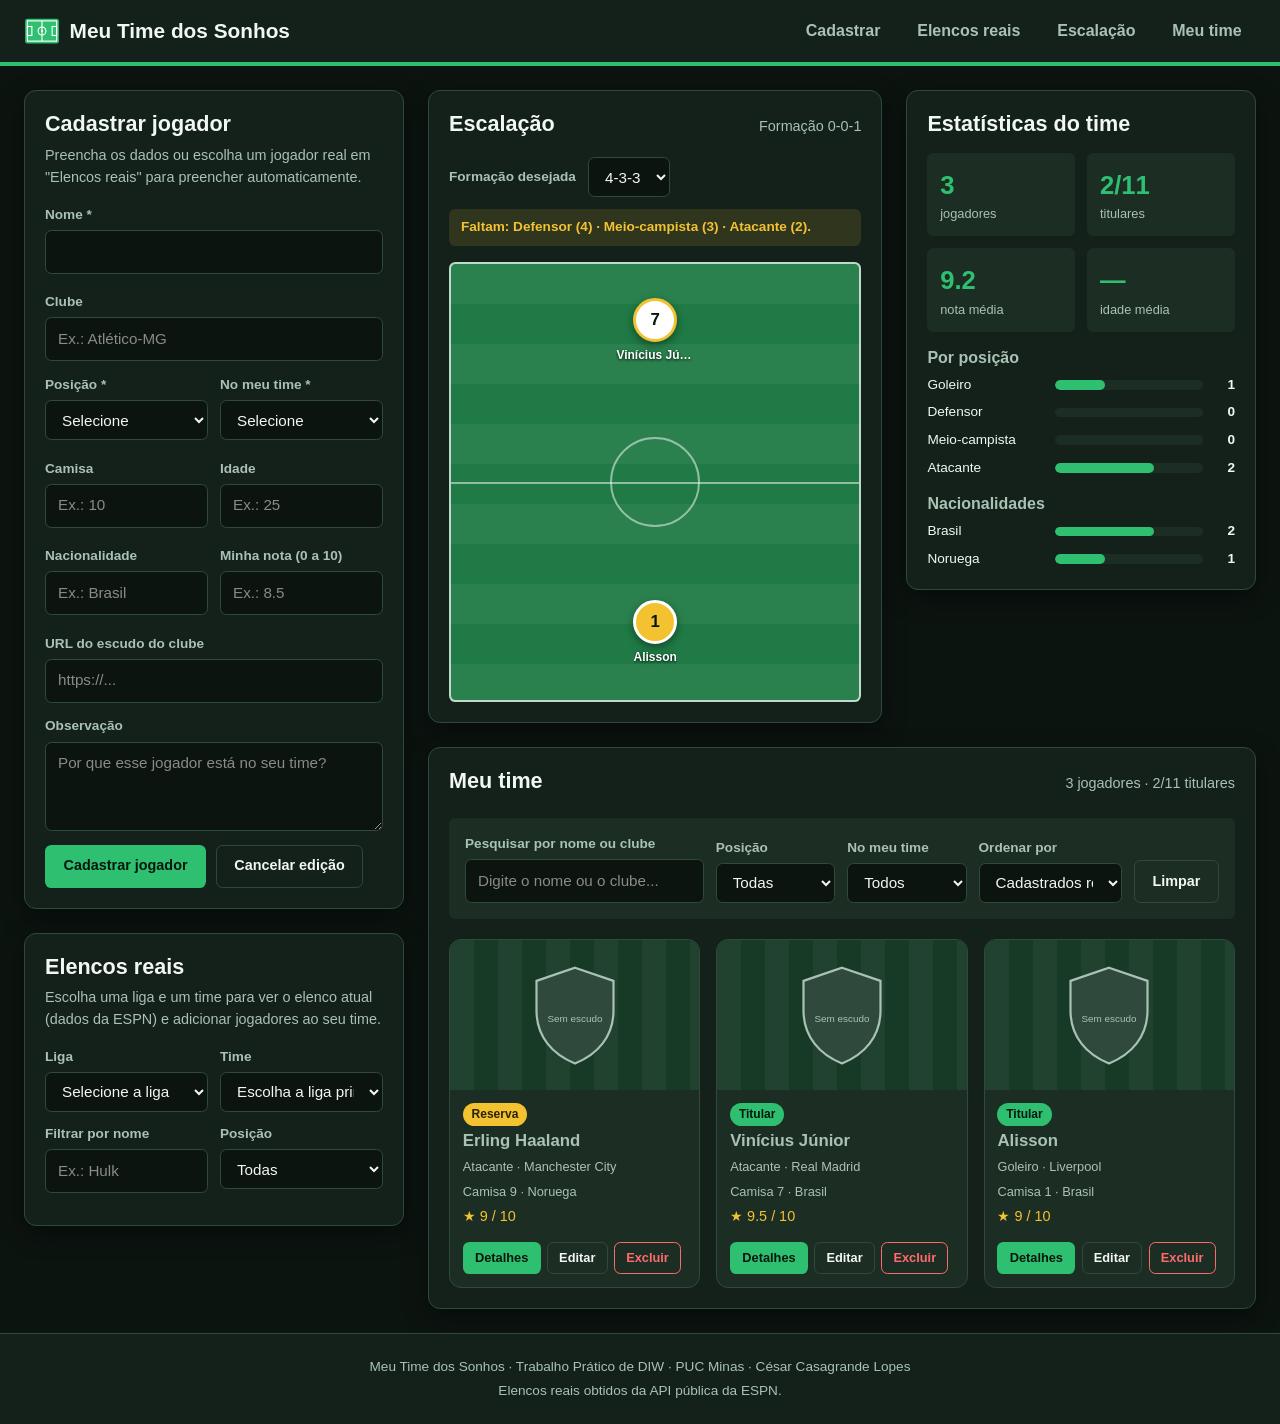
==== commit 23f665cd: "merge: integra feature/classificacao na main Co-Authored-By: Claude Opus 5.5 <noreply@anthropic.com>" ====
--- a/index.html
+++ b/index.html
@@ -23,7 +23,6 @@
                     <li><a href="#buscar-api">Elencos reais</a></li>
                     <li><a href="#escalacao">Escalação</a></li>
                     <li><a href="#lista">Meu time</a></li>
-                    <li><a href="#comparar">Comparar</a></li>
                 </ul>
             </nav>
         </div>
@@ -164,12 +163,6 @@
                 </form>
 
                 <p id="status-api" class="status-api" aria-live="polite"></p>
-
-                <div id="proximos-jogos" class="proximos-jogos" hidden>
-                    <h3>Próximos jogos</h3>
-                    <ul id="lista-jogos" class="lista-jogos"></ul>
-                </div>
-
                 <ul id="resultados-api" class="resultados-api"></ul>
             </section>
 
@@ -315,41 +308,6 @@
                 </ul>
 
                 <p id="lista-vazia" class="lista-vazia" hidden>Nenhum jogador encontrado.</p>
-            </section>
-
-            <section id="comparar" class="painel" aria-labelledby="titulo-comparar">
-                <h2 id="titulo-comparar">Comparar jogadores</h2>
-
-                <form id="form-comparar" class="comparar-seletores">
-                    <div class="campo">
-                        <label for="comparar-a">Jogador 1</label>
-                        <select id="comparar-a" name="compararA"></select>
-                    </div>
-
-                    <span class="comparar-vs" aria-hidden="true">x</span>
-
-                    <div class="campo">
-                        <label for="comparar-b">Jogador 2</label>
-                        <select id="comparar-b" name="compararB"></select>
-                    </div>
-                </form>
-
-                <div class="tabela-rolagem">
-                    <table id="tabela-comparar" class="tabela tabela--comparar" hidden>
-                        <thead>
-                            <tr>
-                                <th scope="col">Atributo</th>
-                                <th scope="col" id="comparar-nome-a"></th>
-                                <th scope="col" id="comparar-nome-b"></th>
-                            </tr>
-                        </thead>
-                        <tbody id="corpo-comparar">
-                            <!-- Linhas geradas pelo JavaScript -->
-                        </tbody>
-                    </table>
-                </div>
-
-                <p id="comparar-aviso" class="painel__descricao">Escolha dois jogadores do seu time.</p>
             </section>
         </div>
     </main>
--- a/assets/css/style.css
+++ b/assets/css/style.css
@@ -432,66 +432,6 @@
     font-weight: 700;
 }
 
-/* ---------- Próximos jogos ---------- */
-.proximos-jogos {
-    margin-top: 0.75rem;
-}
-
-.lista-jogos {
-    list-style: none;
-    margin: 0.5rem 0 0;
-    padding: 0;
-    display: flex;
-    flex-direction: column;
-    gap: 0.4rem;
-}
-
-.jogo {
-    padding: 0.5rem 0.75rem;
-    display: flex;
-    flex-direction: column;
-    background-color: var(--cor-superficie-2);
-    border-left: 3px solid var(--cor-destaque);
-    border-radius: var(--raio-pequeno);
-    font-size: 0.85rem;
-}
-
-.jogo__data {
-    font-size: 0.75rem;
-    color: var(--cor-texto-suave);
-    text-transform: capitalize;
-}
-
-.jogo__times {
-    font-weight: 700;
-}
-
-/* ---------- Comparar jogadores ---------- */
-.comparar-seletores {
-    margin: 1rem 0;
-    display: grid;
-    grid-template-columns: 1fr auto 1fr;
-    gap: 0.75rem;
-    align-items: end;
-}
-
-.comparar-vs {
-    padding-bottom: 0.6rem;
-    font-weight: 800;
-    color: var(--cor-destaque);
-}
-
-.tabela--comparar th:first-child,
-.tabela--comparar td:first-child {
-    text-align: left;
-    color: var(--cor-texto-suave);
-}
-
-.comparar__melhor {
-    color: var(--cor-sucesso);
-    font-weight: 800;
-}
-
 /* ---------- Formulários ---------- */
 .formulario {
     display: flex;
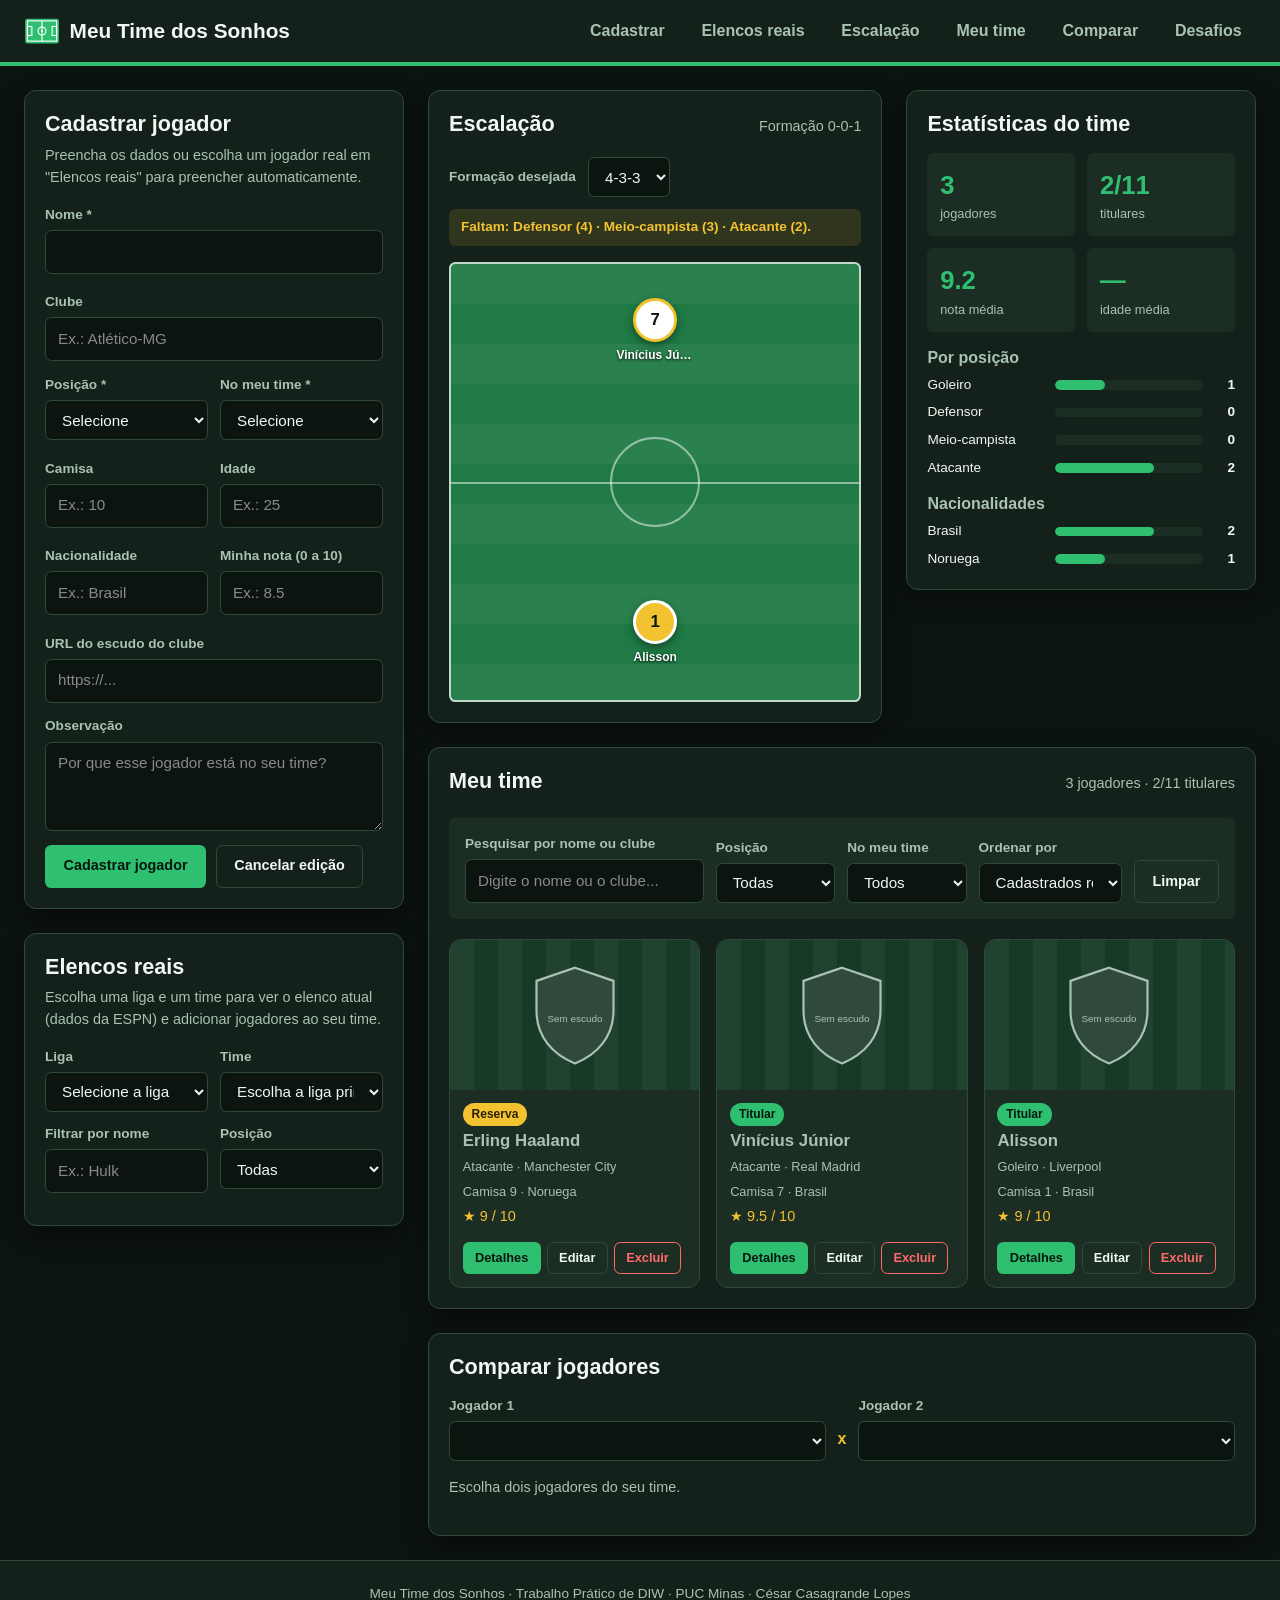
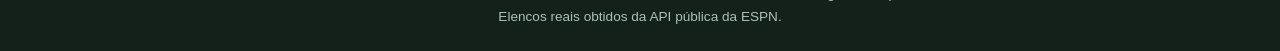
==== commit 23d47512: "merge: integra feature/desafio-escolha-as-cegas na main Co-Authored-By: Claude Opus 5.5 <noreply@ant" ====
--- a/index.html
+++ b/index.html
@@ -23,6 +23,8 @@
                     <li><a href="#buscar-api">Elencos reais</a></li>
                     <li><a href="#escalacao">Escalação</a></li>
                     <li><a href="#lista">Meu time</a></li>
+                    <li><a href="#comparar">Comparar</a></li>
+                    <li><a href="pages/desafios.html">Desafios</a></li>
                 </ul>
             </nav>
         </div>
@@ -163,6 +165,12 @@
                 </form>
 
                 <p id="status-api" class="status-api" aria-live="polite"></p>
+
+                <div id="proximos-jogos" class="proximos-jogos" hidden>
+                    <h3>Próximos jogos</h3>
+                    <ul id="lista-jogos" class="lista-jogos"></ul>
+                </div>
+
                 <ul id="resultados-api" class="resultados-api"></ul>
             </section>
 
@@ -308,6 +316,41 @@
                 </ul>
 
                 <p id="lista-vazia" class="lista-vazia" hidden>Nenhum jogador encontrado.</p>
+            </section>
+
+            <section id="comparar" class="painel" aria-labelledby="titulo-comparar">
+                <h2 id="titulo-comparar">Comparar jogadores</h2>
+
+                <form id="form-comparar" class="comparar-seletores">
+                    <div class="campo">
+                        <label for="comparar-a">Jogador 1</label>
+                        <select id="comparar-a" name="compararA"></select>
+                    </div>
+
+                    <span class="comparar-vs" aria-hidden="true">x</span>
+
+                    <div class="campo">
+                        <label for="comparar-b">Jogador 2</label>
+                        <select id="comparar-b" name="compararB"></select>
+                    </div>
+                </form>
+
+                <div class="tabela-rolagem">
+                    <table id="tabela-comparar" class="tabela tabela--comparar" hidden>
+                        <thead>
+                            <tr>
+                                <th scope="col">Atributo</th>
+                                <th scope="col" id="comparar-nome-a"></th>
+                                <th scope="col" id="comparar-nome-b"></th>
+                            </tr>
+                        </thead>
+                        <tbody id="corpo-comparar">
+                            <!-- Linhas geradas pelo JavaScript -->
+                        </tbody>
+                    </table>
+                </div>
+
+                <p id="comparar-aviso" class="painel__descricao">Escolha dois jogadores do seu time.</p>
             </section>
         </div>
     </main>
--- a/assets/css/style.css
+++ b/assets/css/style.css
@@ -432,6 +432,234 @@
     font-weight: 700;
 }
 
+/* ---------- Próximos jogos ---------- */
+.proximos-jogos {
+    margin-top: 0.75rem;
+}
+
+.lista-jogos {
+    list-style: none;
+    margin: 0.5rem 0 0;
+    padding: 0;
+    display: flex;
+    flex-direction: column;
+    gap: 0.4rem;
+}
+
+.jogo {
+    padding: 0.5rem 0.75rem;
+    display: flex;
+    flex-direction: column;
+    background-color: var(--cor-superficie-2);
+    border-left: 3px solid var(--cor-destaque);
+    border-radius: var(--raio-pequeno);
+    font-size: 0.85rem;
+}
+
+.jogo__data {
+    font-size: 0.75rem;
+    color: var(--cor-texto-suave);
+    text-transform: capitalize;
+}
+
+.jogo__times {
+    font-weight: 700;
+}
+
+/* ---------- Comparar jogadores ---------- */
+.comparar-seletores {
+    margin: 1rem 0;
+    display: grid;
+    grid-template-columns: 1fr auto 1fr;
+    gap: 0.75rem;
+    align-items: end;
+}
+
+.comparar-vs {
+    padding-bottom: 0.6rem;
+    font-weight: 800;
+    color: var(--cor-destaque);
+}
+
+.tabela--comparar th:first-child,
+.tabela--comparar td:first-child {
+    text-align: left;
+    color: var(--cor-texto-suave);
+}
+
+.comparar__melhor {
+    color: var(--cor-sucesso);
+    font-weight: 800;
+}
+
+/* ---------- Página de desafios ---------- */
+
+/* .campo usa display: flex, que anularia o atributo hidden */
+.campo[hidden] {
+    display: none;
+}
+
+.layout--desafios {
+    max-width: 960px;
+    grid-template-columns: 1fr;
+}
+
+.modos {
+    margin: 0;
+    padding: 0;
+    border: none;
+    display: grid;
+    grid-template-columns: repeat(auto-fit, minmax(240px, 1fr));
+    gap: 0.75rem;
+}
+
+.modos legend {
+    margin-bottom: 0.5rem;
+    font-size: 0.85rem;
+    font-weight: 600;
+    color: var(--cor-texto-suave);
+}
+
+.modo {
+    display: grid;
+    grid-template-columns: auto 1fr;
+    gap: 0.25rem 0.6rem;
+    padding: 0.9rem;
+    color: var(--cor-texto);
+    background-color: var(--cor-superficie-2);
+    border: 2px solid var(--cor-borda);
+    border-radius: var(--raio);
+    cursor: pointer;
+}
+
+.modo:hover,
+.modo:has(input:checked) {
+    border-color: var(--cor-primaria);
+}
+
+.modo input {
+    width: auto;
+    accent-color: var(--cor-primaria);
+}
+
+.modo__titulo {
+    font-weight: 800;
+    font-size: 1rem;
+}
+
+.modo__descricao {
+    grid-column: 2;
+    font-weight: 400;
+    font-size: 0.85rem;
+}
+
+.area-jogo {
+    display: flex;
+    flex-direction: column;
+    gap: 1rem;
+}
+
+.cronometro {
+    height: 0.75rem;
+    background-color: var(--cor-superficie-2);
+    border-radius: 999px;
+    overflow: hidden;
+}
+
+.cronometro__barra {
+    width: 100%;
+    height: 100%;
+    background-color: var(--cor-destaque);
+}
+
+.cronometro__texto {
+    margin: -0.5rem 0 0;
+    text-align: right;
+    font-weight: 800;
+    color: var(--cor-destaque);
+}
+
+.cartas {
+    display: grid;
+    grid-template-columns: 1fr auto 1fr;
+    align-items: center;
+    gap: 1rem;
+}
+
+.cartas__ou {
+    font-weight: 800;
+    color: var(--cor-texto-suave);
+}
+
+.carta {
+    min-height: 150px;
+    padding: 1.25rem;
+    display: flex;
+    flex-direction: column;
+    align-items: center;
+    justify-content: center;
+    gap: 0.4rem;
+    text-align: center;
+    background-color: #173a27;
+    border: 2px solid var(--cor-primaria);
+    border-radius: var(--raio);
+}
+
+.carta--escondida {
+    background-color: var(--cor-superficie-2);
+    border-style: dashed;
+    border-color: var(--cor-destaque);
+}
+
+.carta__nome {
+    font-size: 1.3rem;
+    font-weight: 800;
+}
+
+.carta__interrogacao {
+    font-size: 3rem;
+    font-weight: 800;
+    line-height: 1;
+    color: var(--cor-destaque);
+}
+
+.carta__sub {
+    font-size: 0.85rem;
+    color: var(--cor-texto-suave);
+}
+
+.placar {
+    display: grid;
+    grid-template-columns: 1fr 1fr;
+    gap: 1.5rem;
+}
+
+/* o display: grid acima anularia o atributo hidden */
+.placar[hidden] {
+    display: none;
+}
+
+.time-desafio__lista {
+    margin: 0;
+    padding-left: 1.25rem;
+    display: flex;
+    flex-direction: column;
+    gap: 0.3rem;
+    font-size: 0.9rem;
+}
+
+.historico {
+    margin: 0.5rem 0 0;
+    padding-left: 1.25rem;
+    max-height: 260px;
+    overflow-y: auto;
+    display: flex;
+    flex-direction: column;
+    gap: 0.3rem;
+    font-size: 0.85rem;
+    color: var(--cor-texto-suave);
+}
+
 /* ---------- Formulários ---------- */
 .formulario {
     display: flex;
@@ -958,6 +1186,15 @@
         grid-template-columns: 1fr;
     }
 
+    .cartas,
+    .placar {
+        grid-template-columns: 1fr;
+    }
+
+    .cartas__ou {
+        text-align: center;
+    }
+
     .filtro-elenco {
         grid-template-columns: 1fr;
     }
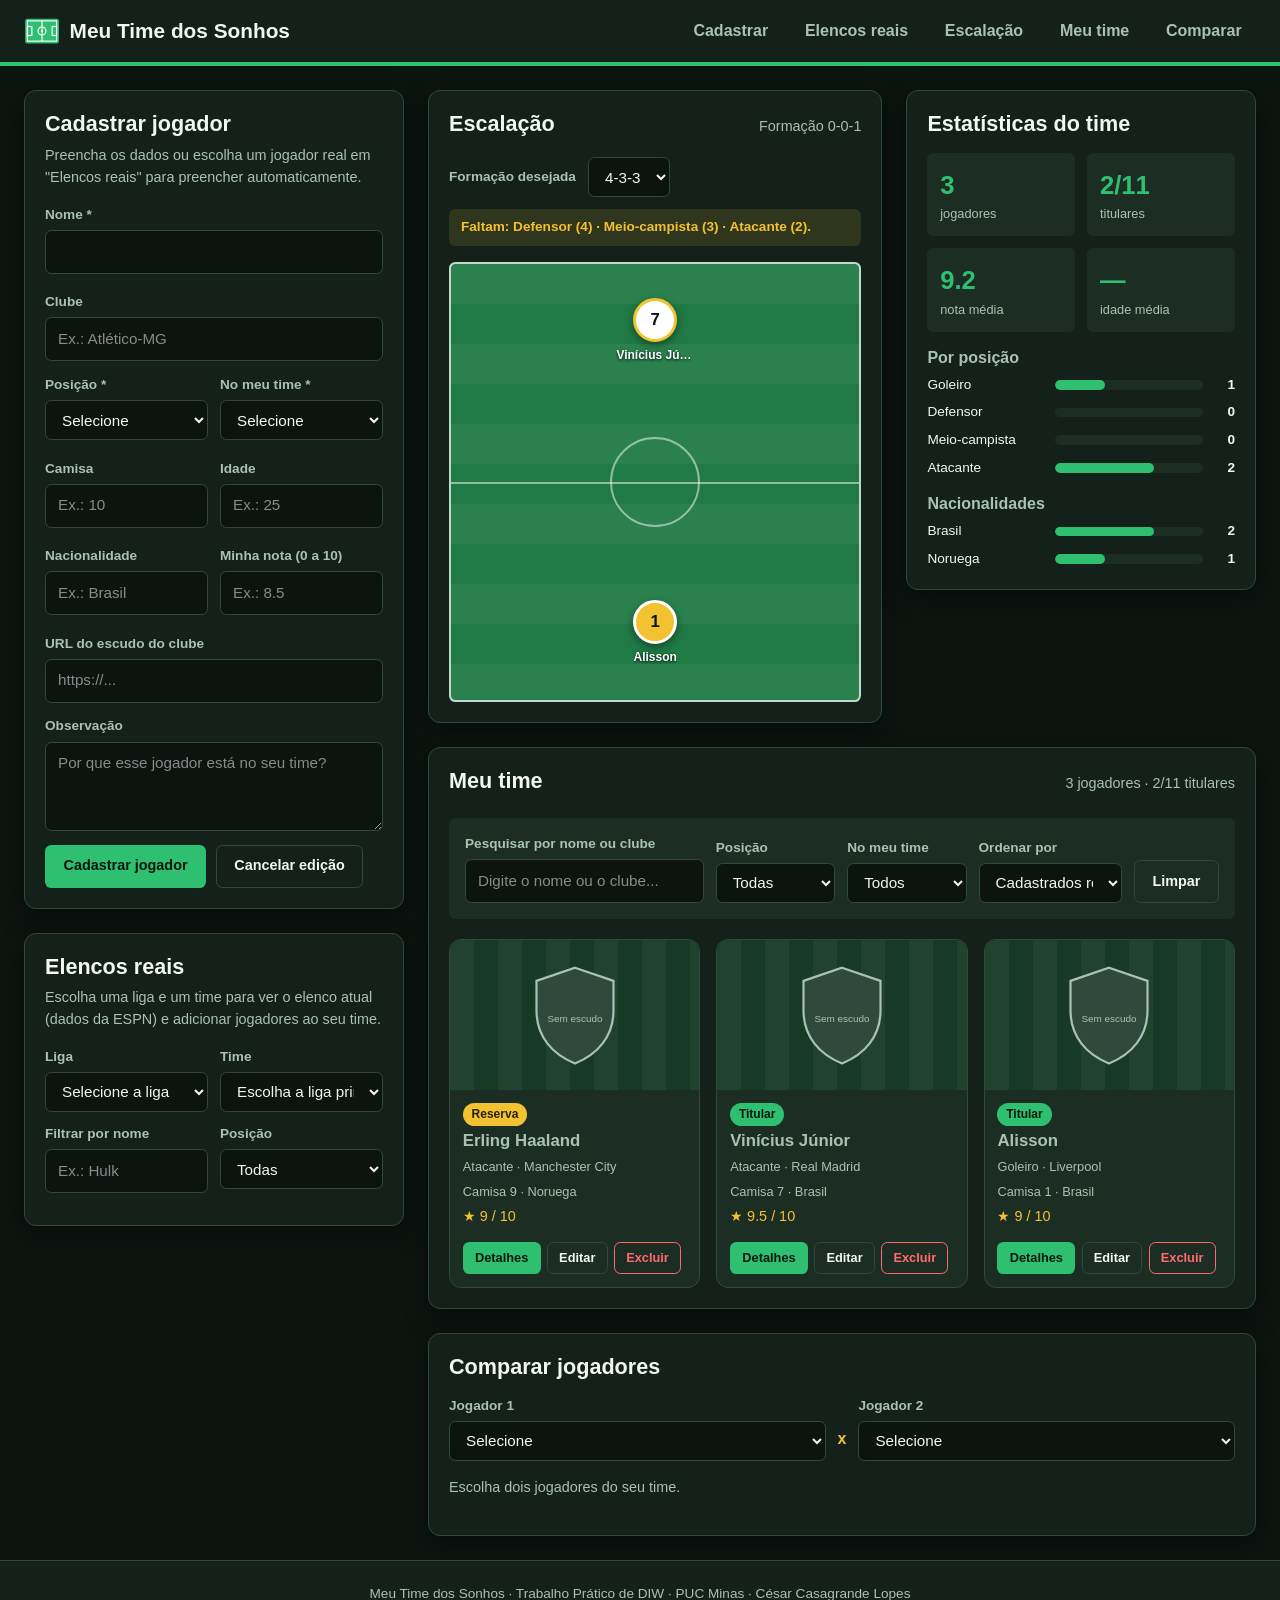
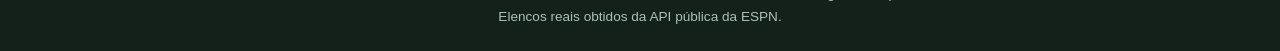
==== commit 7c32fda7: "merge: integra feature/comparar-jogadores na main Co-Authored-By: Claude Opus 5.5 <noreply@anthropic" ====
--- a/index.html
+++ b/index.html
@@ -24,7 +24,6 @@
                     <li><a href="#escalacao">Escalação</a></li>
                     <li><a href="#lista">Meu time</a></li>
                     <li><a href="#comparar">Comparar</a></li>
-                    <li><a href="pages/desafios.html">Desafios</a></li>
                 </ul>
             </nav>
         </div>
--- a/assets/css/style.css
+++ b/assets/css/style.css
@@ -492,174 +492,6 @@
     font-weight: 800;
 }
 
-/* ---------- Página de desafios ---------- */
-
-/* .campo usa display: flex, que anularia o atributo hidden */
-.campo[hidden] {
-    display: none;
-}
-
-.layout--desafios {
-    max-width: 960px;
-    grid-template-columns: 1fr;
-}
-
-.modos {
-    margin: 0;
-    padding: 0;
-    border: none;
-    display: grid;
-    grid-template-columns: repeat(auto-fit, minmax(240px, 1fr));
-    gap: 0.75rem;
-}
-
-.modos legend {
-    margin-bottom: 0.5rem;
-    font-size: 0.85rem;
-    font-weight: 600;
-    color: var(--cor-texto-suave);
-}
-
-.modo {
-    display: grid;
-    grid-template-columns: auto 1fr;
-    gap: 0.25rem 0.6rem;
-    padding: 0.9rem;
-    color: var(--cor-texto);
-    background-color: var(--cor-superficie-2);
-    border: 2px solid var(--cor-borda);
-    border-radius: var(--raio);
-    cursor: pointer;
-}
-
-.modo:hover,
-.modo:has(input:checked) {
-    border-color: var(--cor-primaria);
-}
-
-.modo input {
-    width: auto;
-    accent-color: var(--cor-primaria);
-}
-
-.modo__titulo {
-    font-weight: 800;
-    font-size: 1rem;
-}
-
-.modo__descricao {
-    grid-column: 2;
-    font-weight: 400;
-    font-size: 0.85rem;
-}
-
-.area-jogo {
-    display: flex;
-    flex-direction: column;
-    gap: 1rem;
-}
-
-.cronometro {
-    height: 0.75rem;
-    background-color: var(--cor-superficie-2);
-    border-radius: 999px;
-    overflow: hidden;
-}
-
-.cronometro__barra {
-    width: 100%;
-    height: 100%;
-    background-color: var(--cor-destaque);
-}
-
-.cronometro__texto {
-    margin: -0.5rem 0 0;
-    text-align: right;
-    font-weight: 800;
-    color: var(--cor-destaque);
-}
-
-.cartas {
-    display: grid;
-    grid-template-columns: 1fr auto 1fr;
-    align-items: center;
-    gap: 1rem;
-}
-
-.cartas__ou {
-    font-weight: 800;
-    color: var(--cor-texto-suave);
-}
-
-.carta {
-    min-height: 150px;
-    padding: 1.25rem;
-    display: flex;
-    flex-direction: column;
-    align-items: center;
-    justify-content: center;
-    gap: 0.4rem;
-    text-align: center;
-    background-color: #173a27;
-    border: 2px solid var(--cor-primaria);
-    border-radius: var(--raio);
-}
-
-.carta--escondida {
-    background-color: var(--cor-superficie-2);
-    border-style: dashed;
-    border-color: var(--cor-destaque);
-}
-
-.carta__nome {
-    font-size: 1.3rem;
-    font-weight: 800;
-}
-
-.carta__interrogacao {
-    font-size: 3rem;
-    font-weight: 800;
-    line-height: 1;
-    color: var(--cor-destaque);
-}
-
-.carta__sub {
-    font-size: 0.85rem;
-    color: var(--cor-texto-suave);
-}
-
-.placar {
-    display: grid;
-    grid-template-columns: 1fr 1fr;
-    gap: 1.5rem;
-}
-
-/* o display: grid acima anularia o atributo hidden */
-.placar[hidden] {
-    display: none;
-}
-
-.time-desafio__lista {
-    margin: 0;
-    padding-left: 1.25rem;
-    display: flex;
-    flex-direction: column;
-    gap: 0.3rem;
-    font-size: 0.9rem;
-}
-
-.historico {
-    margin: 0.5rem 0 0;
-    padding-left: 1.25rem;
-    max-height: 260px;
-    overflow-y: auto;
-    display: flex;
-    flex-direction: column;
-    gap: 0.3rem;
-    font-size: 0.85rem;
-    color: var(--cor-texto-suave);
-}
-
 /* ---------- Formulários ---------- */
 .formulario {
     display: flex;
@@ -1186,15 +1018,6 @@
         grid-template-columns: 1fr;
     }
 
-    .cartas,
-    .placar {
-        grid-template-columns: 1fr;
-    }
-
-    .cartas__ou {
-        text-align: center;
-    }
-
     .filtro-elenco {
         grid-template-columns: 1fr;
     }
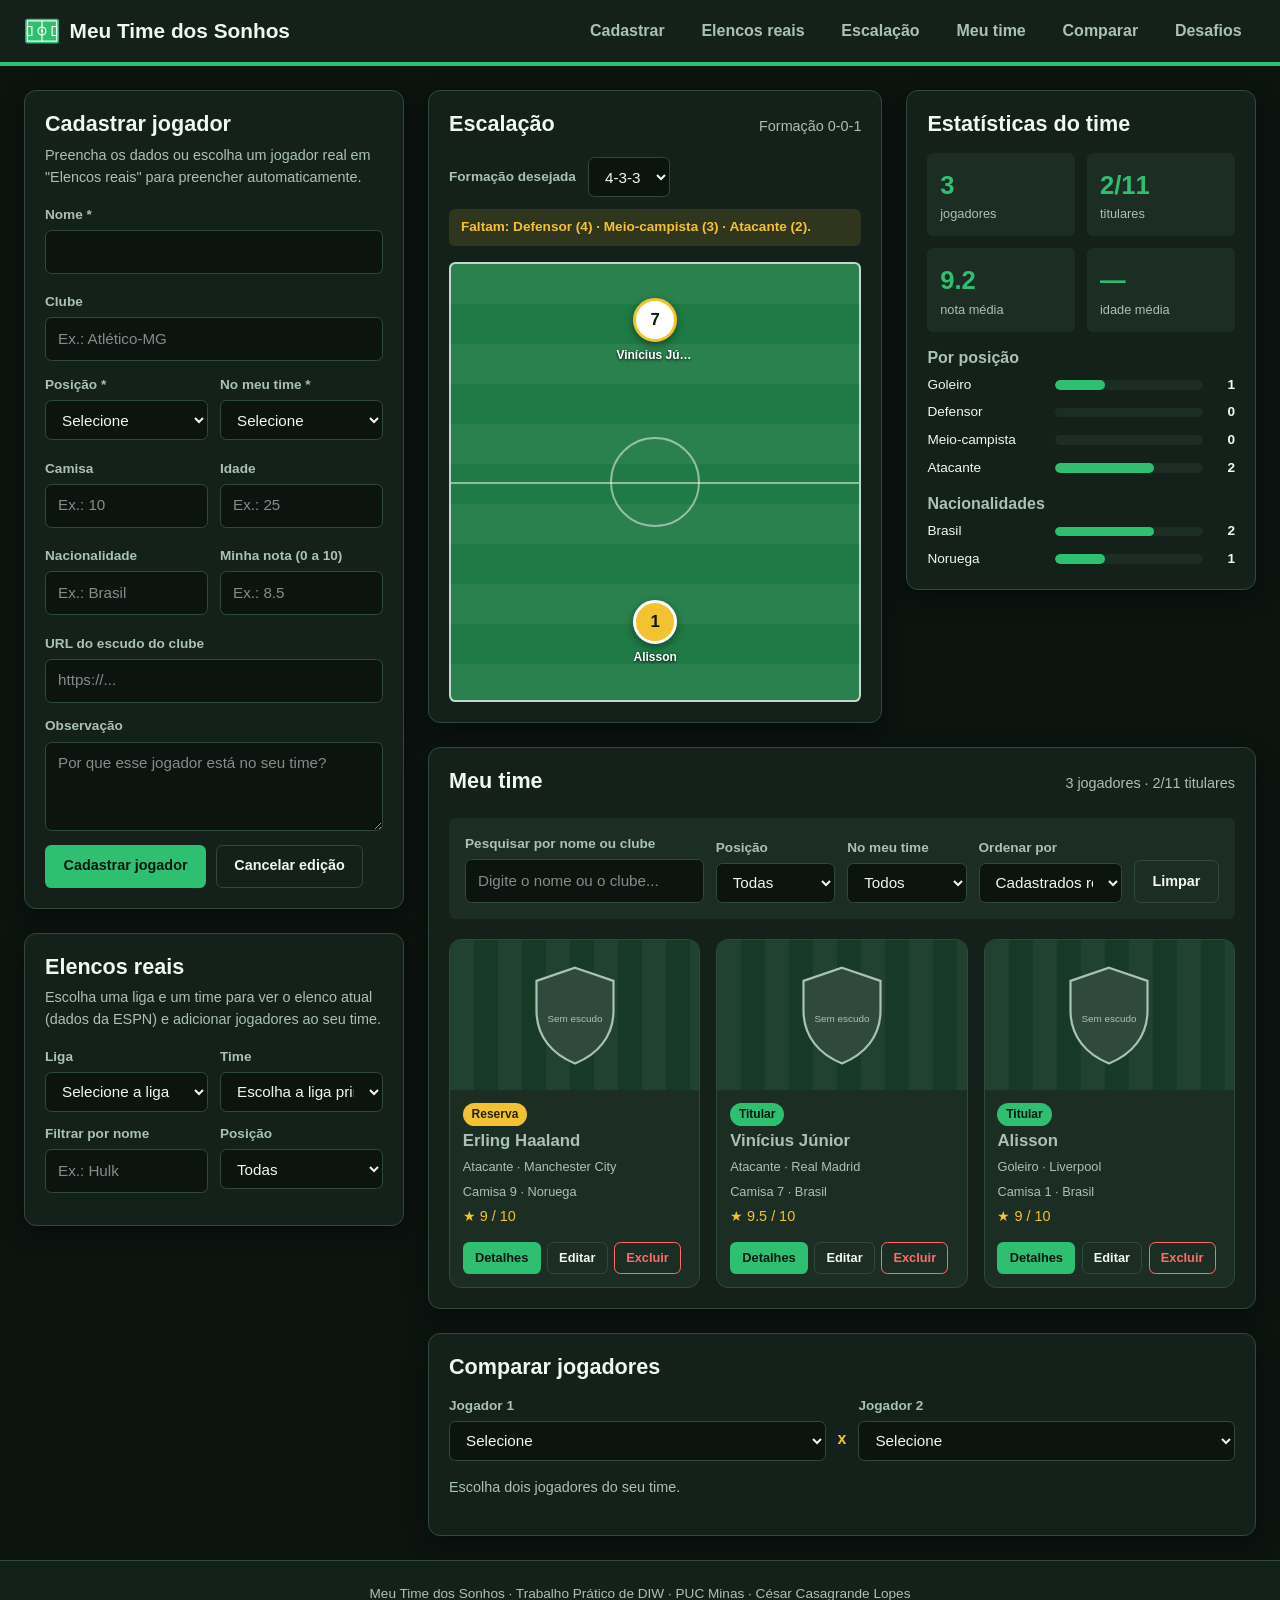
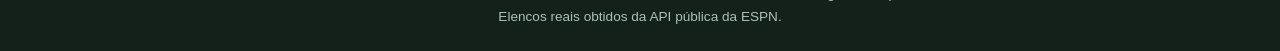
==== commit 5e071b95: "feat: cria página de desafios com o modo escolha às cegas para 2 pessoas Co-Authored-By: Claude Opus" ====
--- a/index.html
+++ b/index.html
@@ -24,6 +24,7 @@
                     <li><a href="#escalacao">Escalação</a></li>
                     <li><a href="#lista">Meu time</a></li>
                     <li><a href="#comparar">Comparar</a></li>
+                    <li><a href="pages/desafios.html">Desafios</a></li>
                 </ul>
             </nav>
         </div>
--- a/assets/css/style.css
+++ b/assets/css/style.css
@@ -492,6 +492,174 @@
     font-weight: 800;
 }
 
+/* ---------- Página de desafios ---------- */
+
+/* .campo usa display: flex, que anularia o atributo hidden */
+.campo[hidden] {
+    display: none;
+}
+
+.layout--desafios {
+    max-width: 960px;
+    grid-template-columns: 1fr;
+}
+
+.modos {
+    margin: 0;
+    padding: 0;
+    border: none;
+    display: grid;
+    grid-template-columns: repeat(auto-fit, minmax(240px, 1fr));
+    gap: 0.75rem;
+}
+
+.modos legend {
+    margin-bottom: 0.5rem;
+    font-size: 0.85rem;
+    font-weight: 600;
+    color: var(--cor-texto-suave);
+}
+
+.modo {
+    display: grid;
+    grid-template-columns: auto 1fr;
+    gap: 0.25rem 0.6rem;
+    padding: 0.9rem;
+    color: var(--cor-texto);
+    background-color: var(--cor-superficie-2);
+    border: 2px solid var(--cor-borda);
+    border-radius: var(--raio);
+    cursor: pointer;
+}
+
+.modo:hover,
+.modo:has(input:checked) {
+    border-color: var(--cor-primaria);
+}
+
+.modo input {
+    width: auto;
+    accent-color: var(--cor-primaria);
+}
+
+.modo__titulo {
+    font-weight: 800;
+    font-size: 1rem;
+}
+
+.modo__descricao {
+    grid-column: 2;
+    font-weight: 400;
+    font-size: 0.85rem;
+}
+
+.area-jogo {
+    display: flex;
+    flex-direction: column;
+    gap: 1rem;
+}
+
+.cronometro {
+    height: 0.75rem;
+    background-color: var(--cor-superficie-2);
+    border-radius: 999px;
+    overflow: hidden;
+}
+
+.cronometro__barra {
+    width: 100%;
+    height: 100%;
+    background-color: var(--cor-destaque);
+}
+
+.cronometro__texto {
+    margin: -0.5rem 0 0;
+    text-align: right;
+    font-weight: 800;
+    color: var(--cor-destaque);
+}
+
+.cartas {
+    display: grid;
+    grid-template-columns: 1fr auto 1fr;
+    align-items: center;
+    gap: 1rem;
+}
+
+.cartas__ou {
+    font-weight: 800;
+    color: var(--cor-texto-suave);
+}
+
+.carta {
+    min-height: 150px;
+    padding: 1.25rem;
+    display: flex;
+    flex-direction: column;
+    align-items: center;
+    justify-content: center;
+    gap: 0.4rem;
+    text-align: center;
+    background-color: #173a27;
+    border: 2px solid var(--cor-primaria);
+    border-radius: var(--raio);
+}
+
+.carta--escondida {
+    background-color: var(--cor-superficie-2);
+    border-style: dashed;
+    border-color: var(--cor-destaque);
+}
+
+.carta__nome {
+    font-size: 1.3rem;
+    font-weight: 800;
+}
+
+.carta__interrogacao {
+    font-size: 3rem;
+    font-weight: 800;
+    line-height: 1;
+    color: var(--cor-destaque);
+}
+
+.carta__sub {
+    font-size: 0.85rem;
+    color: var(--cor-texto-suave);
+}
+
+.placar {
+    display: grid;
+    grid-template-columns: 1fr 1fr;
+    gap: 1.5rem;
+}
+
+/* o display: grid acima anularia o atributo hidden */
+.placar[hidden] {
+    display: none;
+}
+
+.time-desafio__lista {
+    margin: 0;
+    padding-left: 1.25rem;
+    display: flex;
+    flex-direction: column;
+    gap: 0.3rem;
+    font-size: 0.9rem;
+}
+
+.historico {
+    margin: 0.5rem 0 0;
+    padding-left: 1.25rem;
+    max-height: 260px;
+    overflow-y: auto;
+    display: flex;
+    flex-direction: column;
+    gap: 0.3rem;
+    font-size: 0.85rem;
+    color: var(--cor-texto-suave);
+}
+
 /* ---------- Formulários ---------- */
 .formulario {
     display: flex;
@@ -1018,6 +1186,15 @@
         grid-template-columns: 1fr;
     }
 
+    .cartas,
+    .placar {
+        grid-template-columns: 1fr;
+    }
+
+    .cartas__ou {
+        text-align: center;
+    }
+
     .filtro-elenco {
         grid-template-columns: 1fr;
     }
